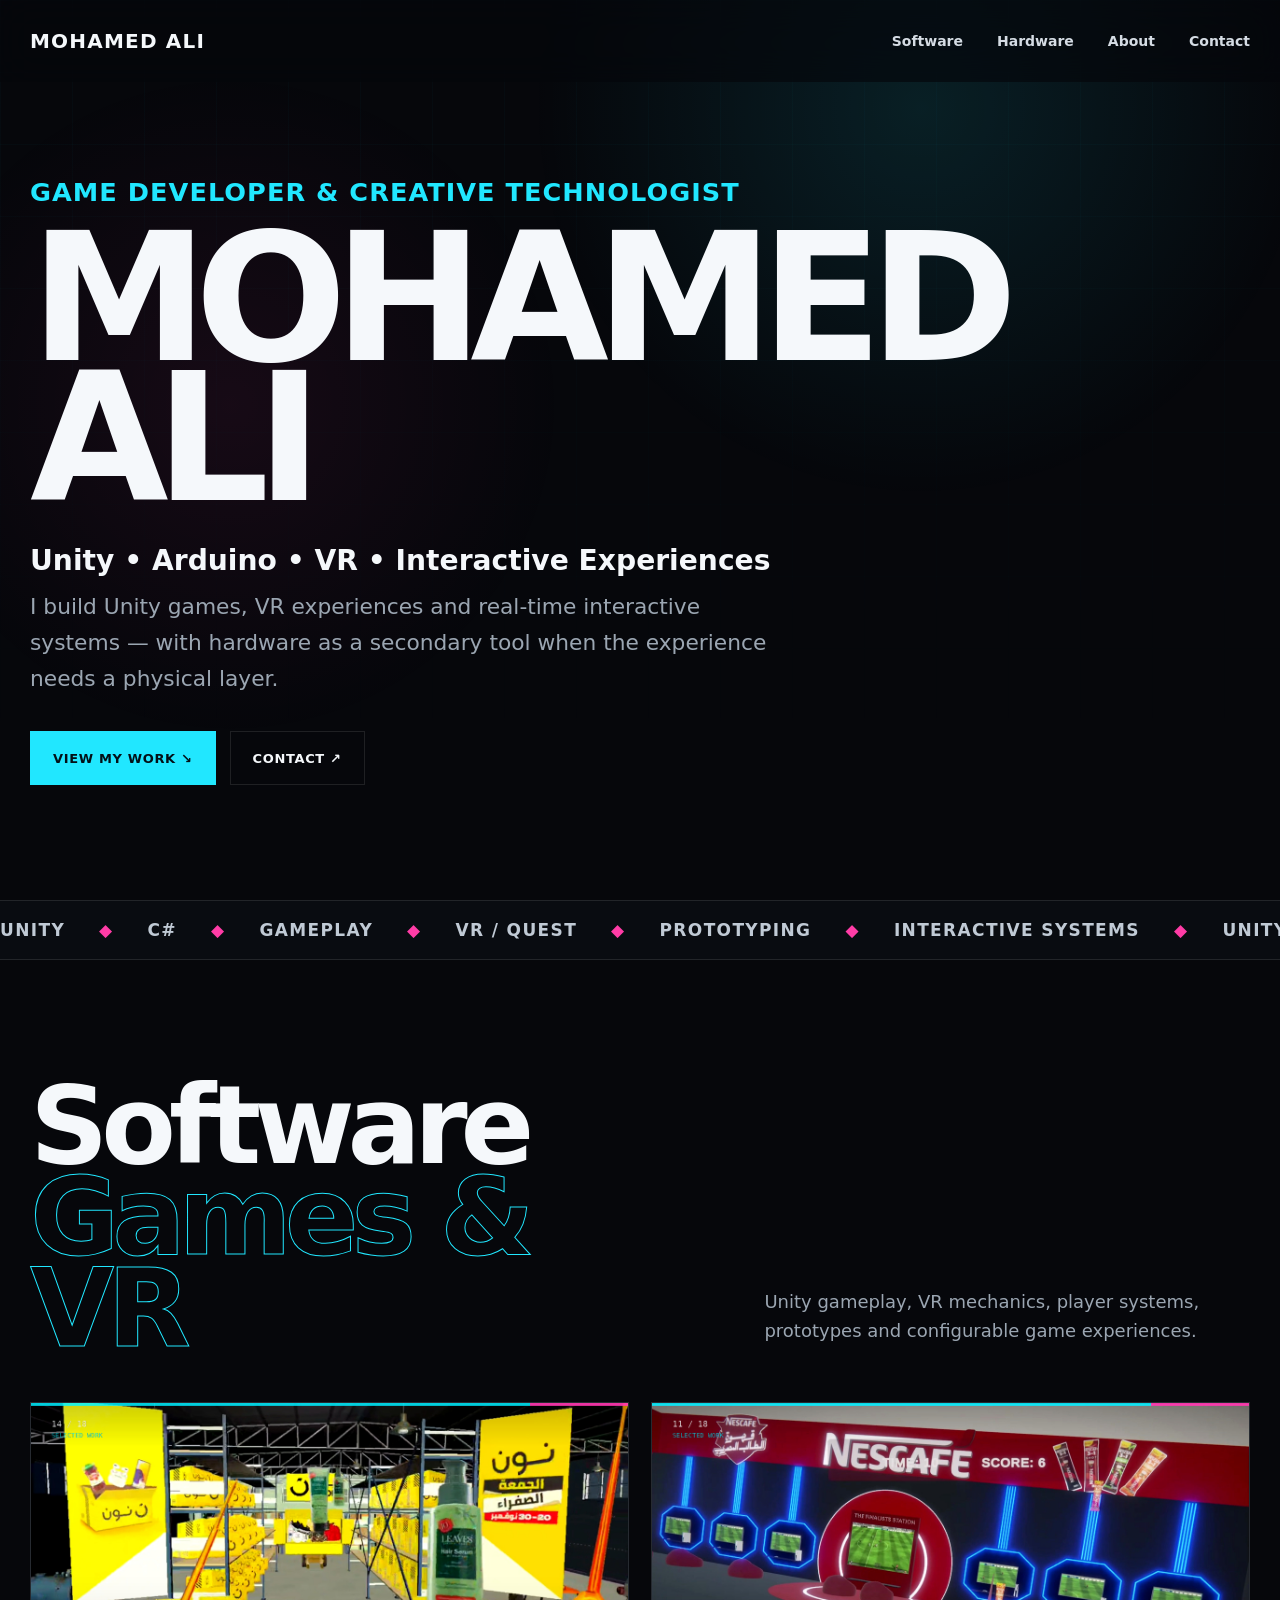
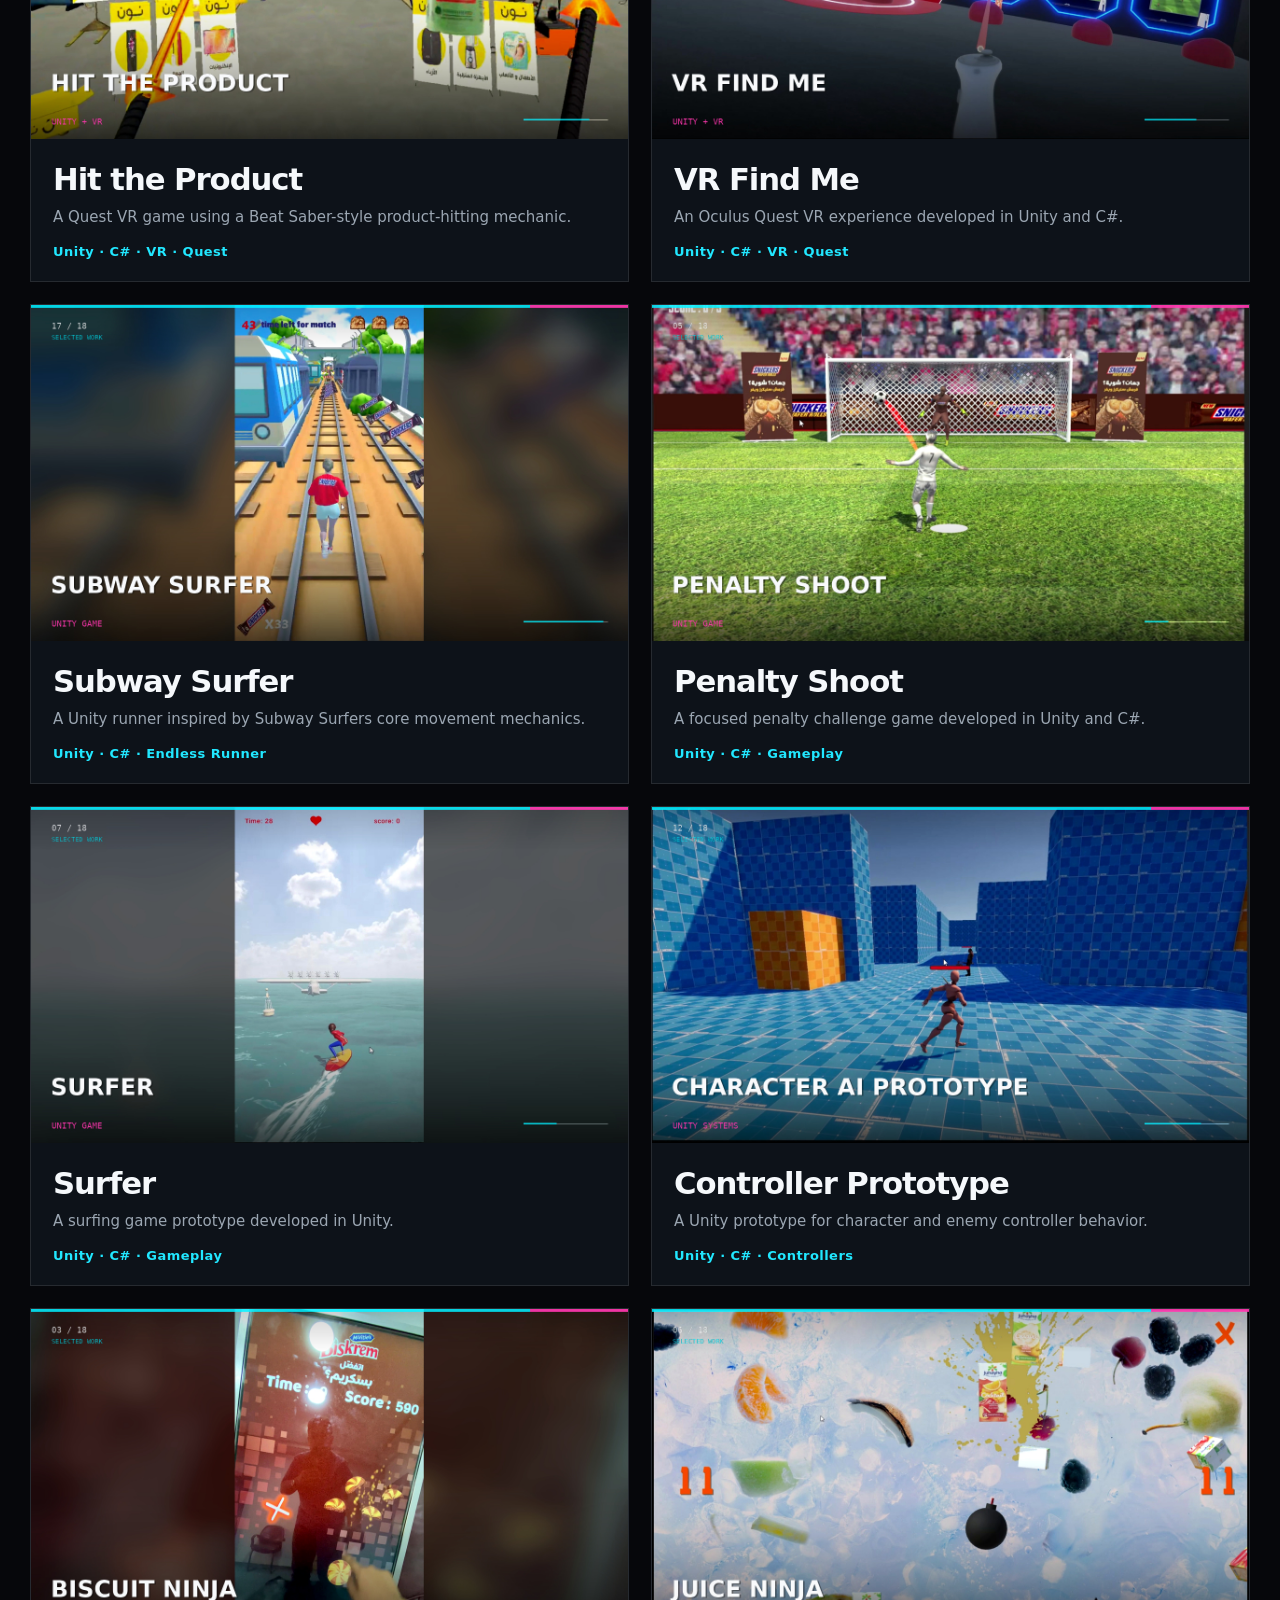
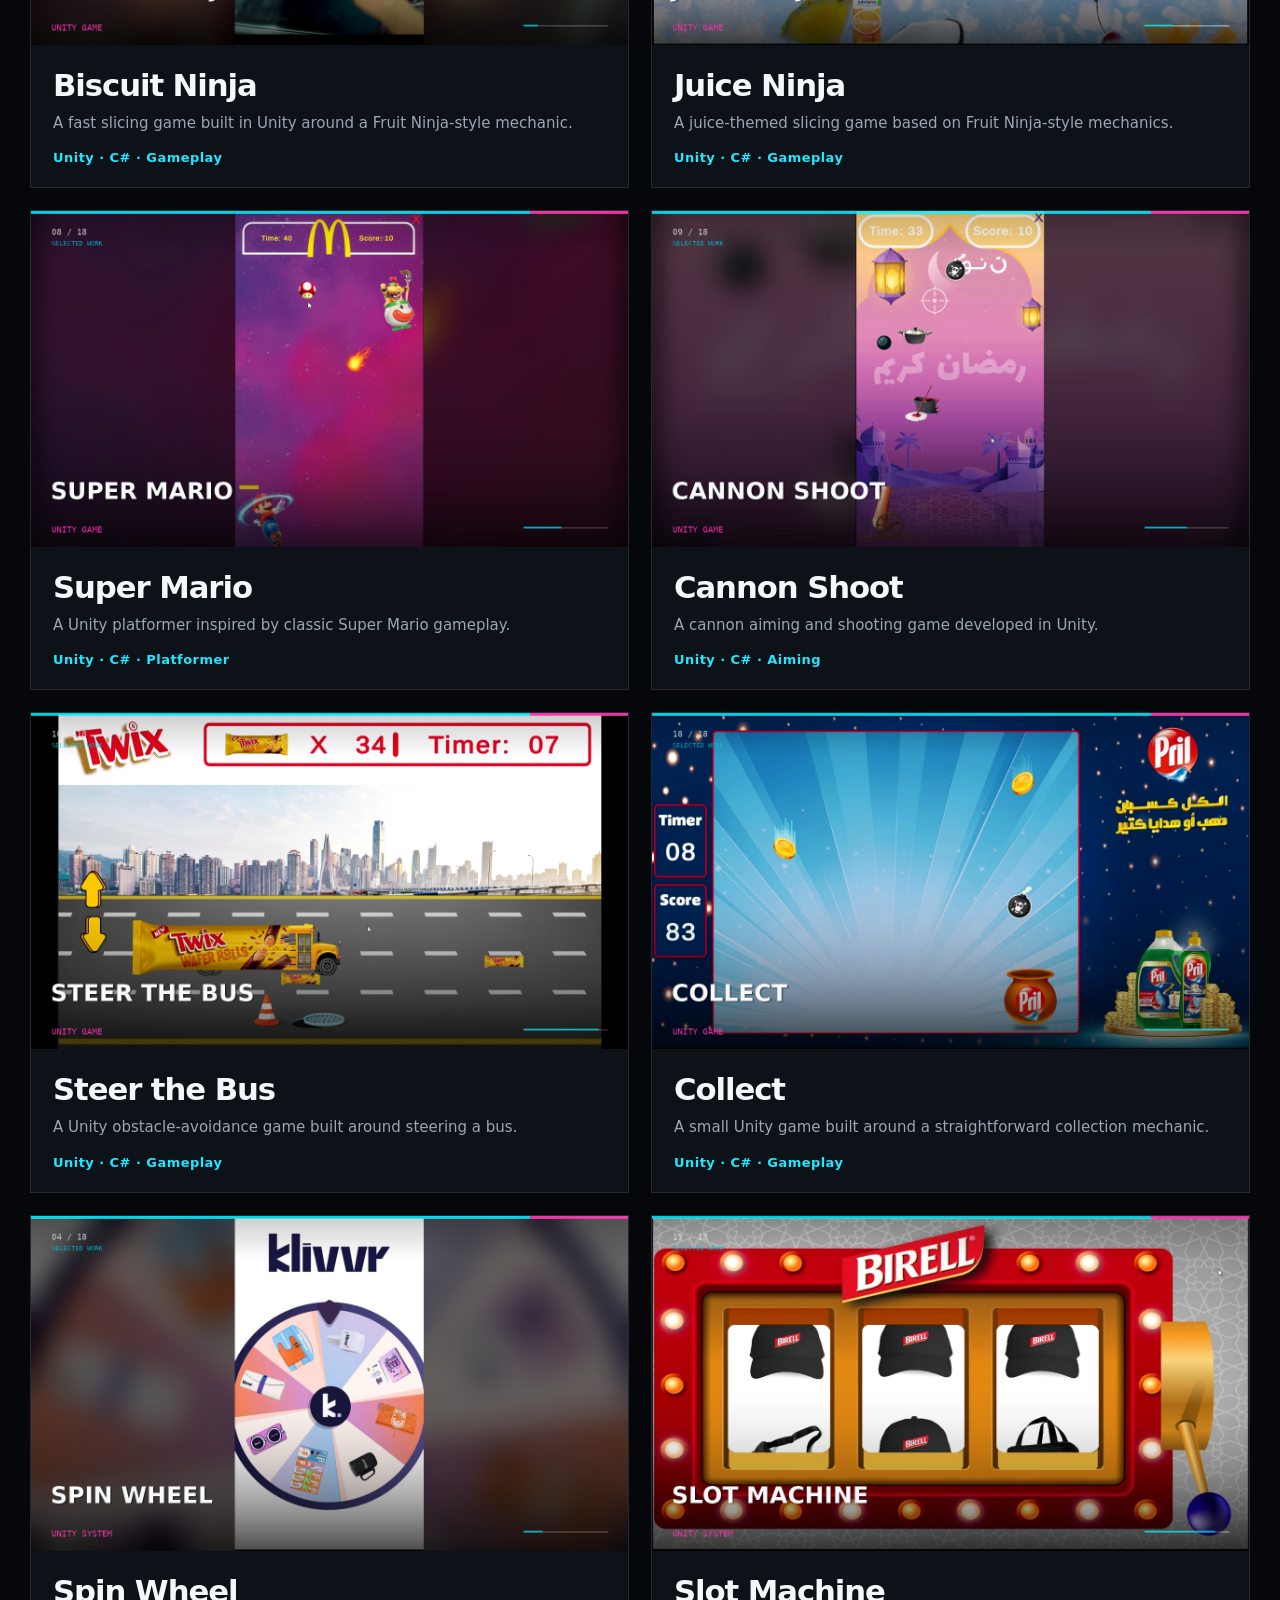
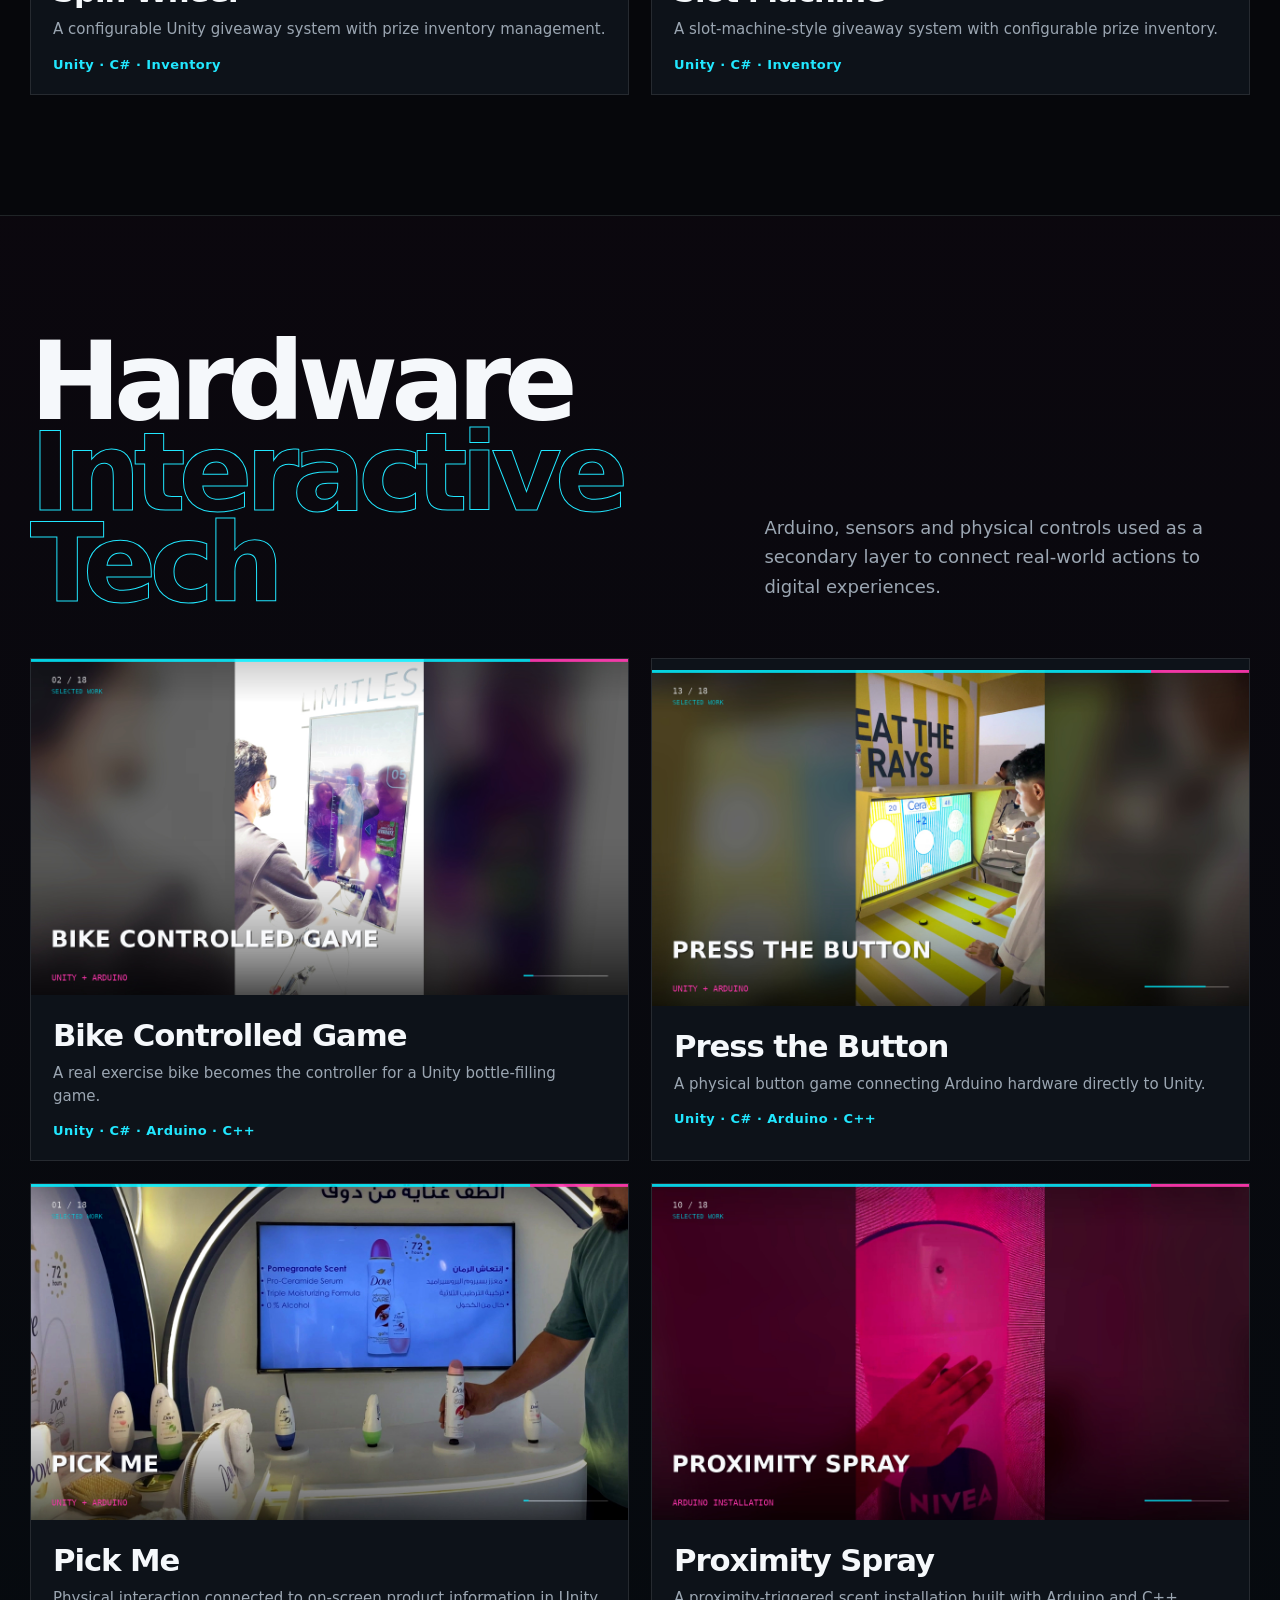
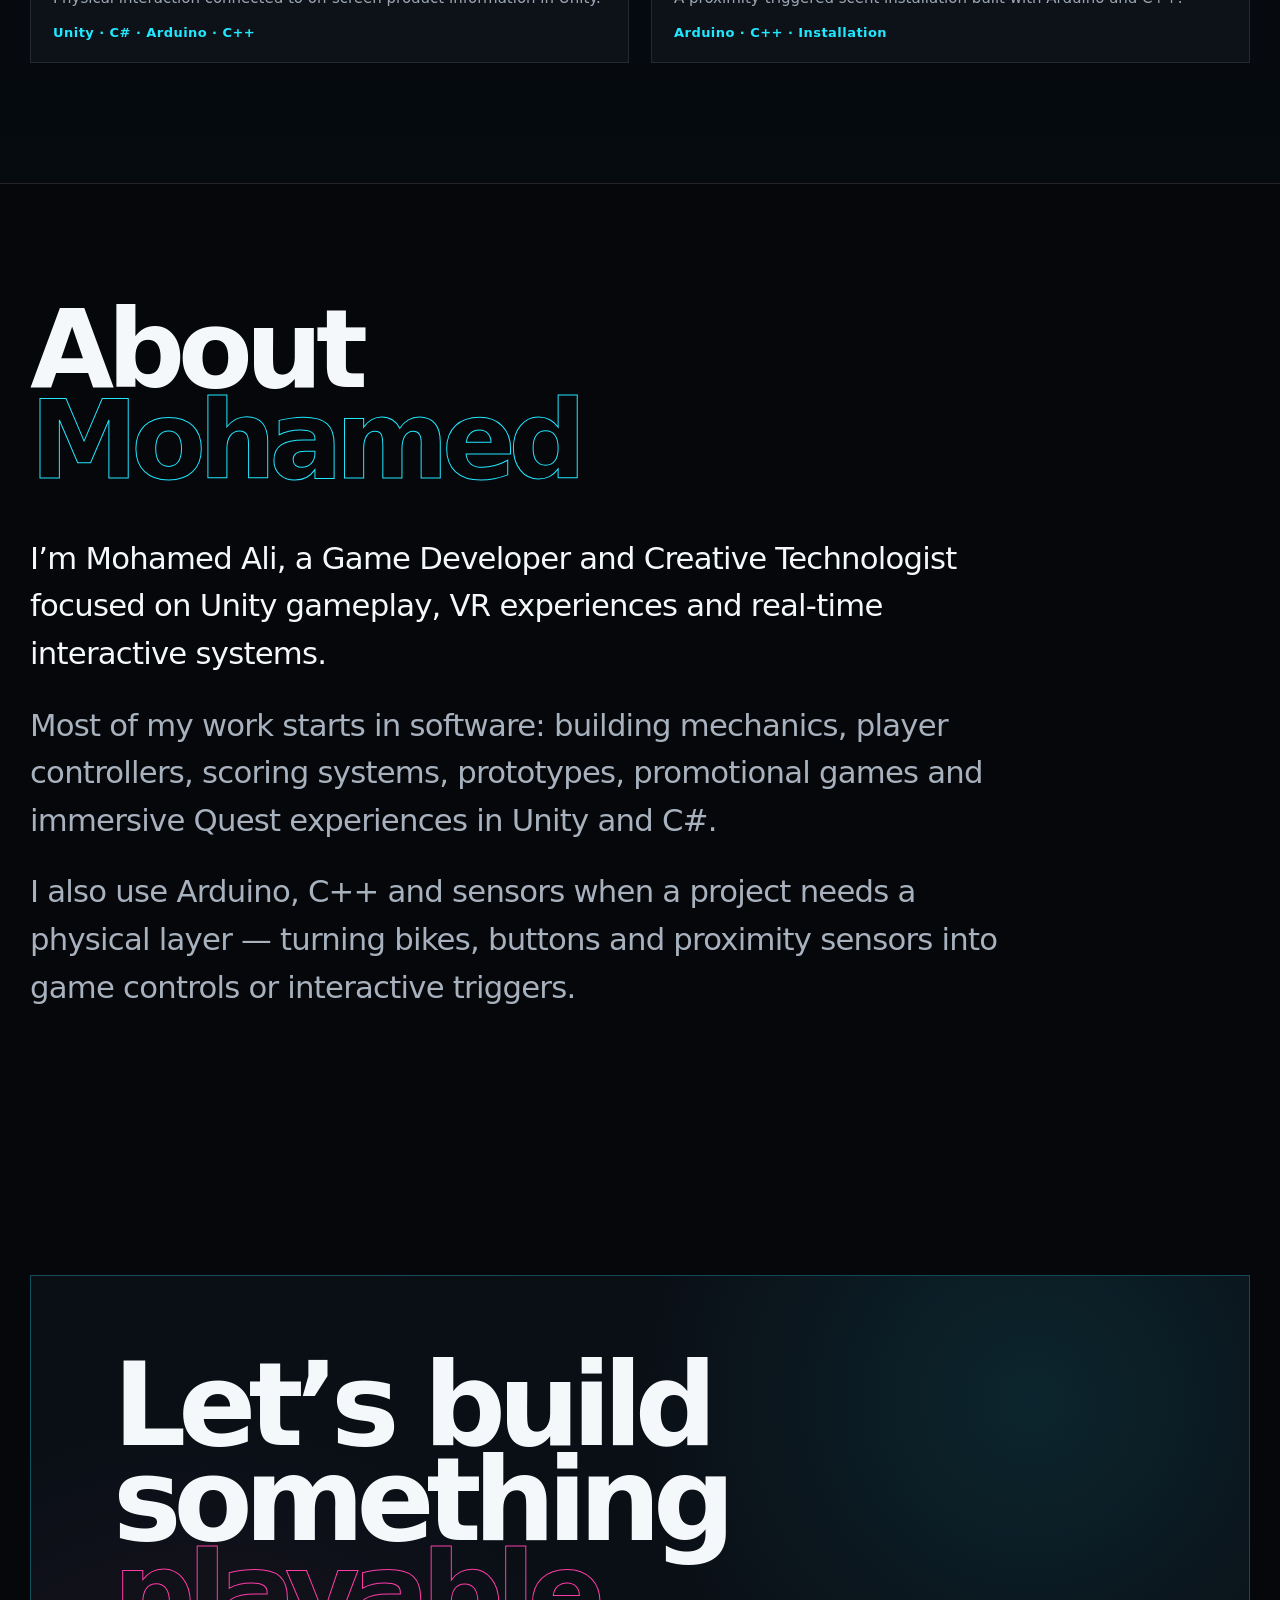
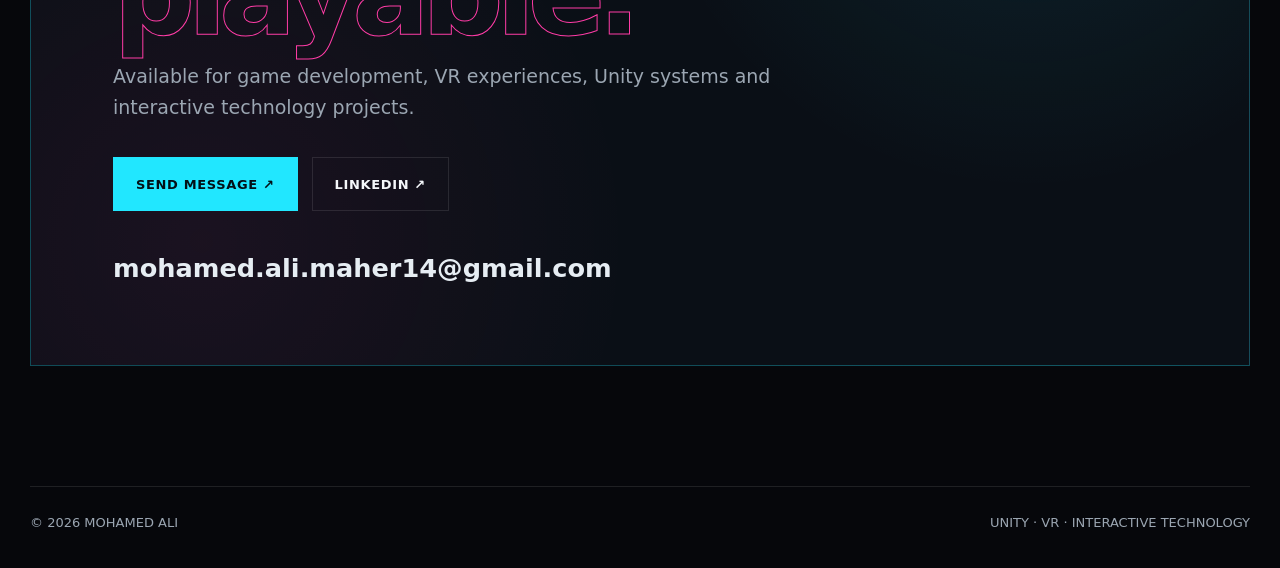
==== index.html @ 8f4538a5 "Initial commit" ====
<!doctype html>
<html lang="en">
<head>
  <meta charset="utf-8" />
  <meta name="viewport" content="width=device-width, initial-scale=1" />
  <meta name="theme-color" content="#06070b" />
  <meta name="description" content="Mohamed Ali — Game Developer & Creative Technologist. Unity, C#, VR, gameplay systems and interactive experiences." />
  <title>Mohamed Ali — Game Developer & Creative Technologist</title>
  <link rel="icon" href="assets/favicon.svg" type="image/svg+xml" />
  <link rel="stylesheet" href="assets/css/style.css" />
</head>
<body>
  <div class="fx-grid" aria-hidden="true"></div>
  <div class="fx-glow" data-glow aria-hidden="true"></div>

  <header class="site-header" data-header>
    <a class="brand" href="#top" aria-label="Mohamed Ali home">MOHAMED ALI</a>
    <button class="menu-toggle" type="button" aria-expanded="false" aria-controls="site-nav" data-menu-toggle>
      <span></span><span></span><span class="sr-only">Toggle navigation</span>
    </button>
    <nav id="site-nav" class="site-nav" data-nav>
      <a href="#software">Software</a>
      <a href="#hardware">Hardware</a>
      <a href="#about">About</a>
      <a href="#contact">Contact</a>
    </nav>
  </header>

  <main id="top">
    <section class="hero section-shell">
      <p class="hero-role reveal">GAME DEVELOPER &amp; CREATIVE TECHNOLOGIST</p>
      <h1 class="hero-name glitch reveal" data-text="MOHAMED ALI">MOHAMED ALI</h1>
      <p class="hero-stack reveal">Unity • Arduino • VR • Interactive Experiences</p>
      <p class="hero-intro reveal">I build Unity games, VR experiences and real-time interactive systems — with hardware as a secondary tool when the experience needs a physical layer.</p>
      <div class="hero-actions reveal">
        <a class="button button-primary" href="#software">VIEW MY WORK ↘</a>
        <a class="button button-ghost" href="mailto:mohamed.ali.maher14@gmail.com">CONTACT ↗</a>
      </div>
    </section>

    <div class="ticker" aria-hidden="true">
      <div class="ticker-track">
        <span>UNITY</span><i>◆</i><span>C#</span><i>◆</i><span>GAMEPLAY</span><i>◆</i><span>VR / QUEST</span><i>◆</i><span>PROTOTYPING</span><i>◆</i><span>INTERACTIVE SYSTEMS</span><i>◆</i>
        <span>UNITY</span><i>◆</i><span>C#</span><i>◆</i><span>GAMEPLAY</span><i>◆</i><span>VR / QUEST</span><i>◆</i><span>PROTOTYPING</span><i>◆</i><span>INTERACTIVE SYSTEMS</span><i>◆</i>
      </div>
    </div>

    <section id="software" class="section-shell section-gap">
      <div class="section-heading reveal">
        <h2>Software<br><span>Games &amp; VR</span></h2>
        <p>Unity gameplay, VR mechanics, player systems, prototypes and configurable game experiences.</p>
      </div>
      <div class="project-grid software-grid" id="software-grid" aria-live="polite"></div>
    </section>

    <section id="hardware" class="hardware-zone section-gap">
      <div class="section-shell">
        <div class="section-heading reveal">
          <h2>Hardware<br><span>Interactive Tech</span></h2>
          <p>Arduino, sensors and physical controls used as a secondary layer to connect real-world actions to digital experiences.</p>
        </div>
        <div class="project-grid hardware-grid" id="hardware-grid" aria-live="polite"></div>
      </div>
    </section>

    <section id="about" class="about section-shell section-gap">
      <div class="section-heading reveal">
        <h2>About<br><span>Mohamed</span></h2>
      </div>
      <div class="about-copy reveal">
        <p>I’m Mohamed Ali, a Game Developer and Creative Technologist focused on Unity gameplay, VR experiences and real-time interactive systems.</p>
        <p>Most of my work starts in software: building mechanics, player controllers, scoring systems, prototypes, promotional games and immersive Quest experiences in Unity and C#.</p>
        <p>I also use Arduino, C++ and sensors when a project needs a physical layer — turning bikes, buttons and proximity sensors into game controls or interactive triggers.</p>
      </div>
    </section>

    <section id="contact" class="contact section-shell section-gap">
      <div class="contact-card reveal">
        <h2>Let’s build something <span>playable.</span></h2>
        <p>Available for game development, VR experiences, Unity systems and interactive technology projects.</p>
        <div class="contact-actions">
          <a class="button button-primary" href="mailto:mohamed.ali.maher14@gmail.com">SEND MESSAGE ↗</a>
          <a class="button button-ghost" href="https://www.linkedin.com/in/mohamed-ali-306894123/" target="_blank" rel="noopener noreferrer">LINKEDIN ↗</a>
        </div>
        <a class="contact-email" href="mailto:mohamed.ali.maher14@gmail.com">mohamed.ali.maher14@gmail.com</a>
      </div>
    </section>
  </main>

  <footer class="site-footer section-shell">
    <span>© <span id="year"></span> MOHAMED ALI</span>
    <span>UNITY · VR · INTERACTIVE TECHNOLOGY</span>
  </footer>

  <dialog class="project-modal" id="project-modal" aria-labelledby="modal-title">
    <div class="modal-shell">
      <div class="modal-topbar">
        <span>PROJECT VIEW</span>
        <button class="modal-close" type="button" aria-label="Close project" data-modal-close>×</button>
      </div>
      <div class="modal-media"><video id="modal-video" controls playsinline preload="metadata"></video></div>
      <div class="modal-body">
        <h2 id="modal-title"></h2>
        <p id="modal-description"></p>
        <div class="modal-meta" id="modal-meta"></div>
      </div>
    </div>
  </dialog>

  <script src="assets/js/app.js"></script>
</body>
</html>
---- assets/css/style.css ----
:root{
  --bg:#06070b;--bg2:#0a0e14;--panel:#0d1219;--text:#f5f8fb;--muted:#9ba6b2;
  --cyan:#21e7ff;--pink:#ff3ca6;--line:rgba(255,255,255,.1);
  --mono:ui-monospace,SFMono-Regular,Menlo,Consolas,"Liberation Mono",monospace;
  --sans:Inter,ui-sans-serif,system-ui,-apple-system,BlinkMacSystemFont,"Segoe UI",sans-serif
}
*{box-sizing:border-box}html{scroll-behavior:smooth}body{margin:0;background:var(--bg);color:var(--text);font-family:var(--sans);overflow-x:hidden}body.modal-open{overflow:hidden}
a{color:inherit}button,a{-webkit-tap-highlight-color:transparent}button{font:inherit;color:inherit}.sr-only{position:absolute;width:1px;height:1px;padding:0;margin:-1px;overflow:hidden;clip:rect(0,0,0,0);white-space:nowrap;border:0}
.fx-grid,.fx-glow{position:fixed;inset:0;pointer-events:none}.fx-grid{z-index:-3;background-image:linear-gradient(rgba(33,231,255,.028) 1px,transparent 1px),linear-gradient(90deg,rgba(33,231,255,.028) 1px,transparent 1px);background-size:72px 72px;mask-image:linear-gradient(to bottom,black 0%,transparent 86%)}.fx-glow{z-index:-2;background:radial-gradient(650px circle at var(--mx,72%) var(--my,12%),rgba(33,231,255,.11),transparent 60%),radial-gradient(520px circle at 18% 45%,rgba(255,60,166,.07),transparent 64%)}
.section-shell{width:min(1220px,calc(100% - 48px));margin-inline:auto}.section-gap{padding-block:120px}
.site-header{position:sticky;top:0;z-index:40;height:82px;display:flex;align-items:center;justify-content:space-between;padding:0 max(24px,calc((100vw - 1220px)/2));background:rgba(6,7,11,.66);border-bottom:1px solid transparent;backdrop-filter:blur(18px);transition:.25s}.site-header.is-scrolled{border-color:var(--line);background:rgba(6,7,11,.9)}.brand{font-size:20px;font-weight:900;letter-spacing:.06em;text-decoration:none}.site-nav{display:flex;gap:34px}.site-nav a{font-size:14px;font-weight:750;text-decoration:none;color:#d5dce4;transition:.2s}.site-nav a:hover{color:var(--cyan)}.menu-toggle{display:none;background:none;border:0;width:44px;height:44px}.menu-toggle span:not(.sr-only){display:block;width:24px;height:1px;background:#fff;margin:7px auto}
.hero{min-height:calc(100vh - 82px);display:flex;flex-direction:column;justify-content:center;padding-block:80px 100px;max-width:1220px}.hero-role{margin:0 0 22px;font-size:clamp(18px,2vw,26px);font-weight:800;letter-spacing:.04em;color:var(--cyan)}.hero-name{margin:0;font-size:clamp(88px,14vw,190px);line-height:.78;letter-spacing:-.075em;text-transform:uppercase;position:relative;max-width:1100px}.hero-name::before,.hero-name::after{content:attr(data-text);position:absolute;inset:0;pointer-events:none;opacity:0}.hero-name::before{color:var(--cyan)}.hero-name::after{color:var(--pink)}.hero-name:hover::before{opacity:.25;clip-path:inset(18% 0 64% 0);transform:translate(4px,-1px)}.hero-name:hover::after{opacity:.2;clip-path:inset(72% 0 8% 0);transform:translate(-4px,1px)}.hero-stack{margin:36px 0 12px;font-size:clamp(18px,2.2vw,29px);font-weight:760}.hero-intro{max-width:760px;margin:0;color:var(--muted);font-size:clamp(18px,1.7vw,22px);line-height:1.65}.hero-actions,.contact-actions{display:flex;gap:14px;flex-wrap:wrap;margin-top:34px}.button{min-height:54px;padding:0 22px;display:inline-flex;align-items:center;justify-content:center;text-decoration:none;border:1px solid var(--line);font-size:13px;font-weight:850;letter-spacing:.05em;transition:.22s}.button-primary{background:var(--cyan);border-color:var(--cyan);color:#031017}.button-primary:hover{box-shadow:0 0 34px rgba(33,231,255,.22);transform:translateY(-2px)}.button-ghost:hover{border-color:var(--pink);color:var(--pink);transform:translateY(-2px)}
.ticker{overflow:hidden;border-block:1px solid var(--line);background:#090c11}.ticker-track{width:max-content;display:flex;align-items:center;gap:34px;padding:19px 0;animation:ticker 28s linear infinite;font-size:17px;font-weight:850;letter-spacing:.08em;color:#c0cad5}.ticker-track i{font-style:normal;color:var(--pink)}
.section-heading{display:grid;grid-template-columns:1fr .72fr;gap:60px;align-items:end;margin-bottom:48px}.section-heading h2{font-size:clamp(64px,8.5vw,118px);line-height:.84;letter-spacing:-.065em;margin:0}.section-heading h2 span{color:transparent;-webkit-text-stroke:1px var(--cyan)}.section-heading>p{margin:0 0 8px;color:var(--muted);max-width:540px;line-height:1.65;font-size:18px}
.project-grid{display:grid;grid-template-columns:repeat(2,minmax(0,1fr));gap:22px}.project-card{padding:0;border:1px solid var(--line);background:var(--panel);text-align:left;cursor:pointer;overflow:hidden;transition:.25s;position:relative}.project-card::before{content:"";position:absolute;z-index:3;left:0;top:0;width:0;height:3px;background:linear-gradient(90deg,var(--cyan),var(--pink));transition:.28s}.project-card:hover::before{width:100%}.project-card:hover{transform:translateY(-5px);border-color:rgba(33,231,255,.38);box-shadow:0 22px 60px rgba(0,0,0,.28)}.project-card-media{display:block;aspect-ratio:16/9;overflow:hidden;background:#020306}.project-card-media img{width:100%;height:100%;object-fit:cover;display:block;transition:.45s}.project-card:hover img{transform:scale(1.035);filter:saturate(1.08)}.project-card-body{display:block;padding:22px}.project-card h3{margin:0 0 9px;font-size:clamp(25px,2.4vw,34px);letter-spacing:-.035em}.project-card p{margin:0;color:var(--muted);line-height:1.55;font-size:15px}.project-card-tech{display:block;margin-top:15px;color:var(--cyan);font-size:13px;font-weight:800;letter-spacing:.035em}
.hardware-zone{border-block:1px solid var(--line);background:linear-gradient(180deg,rgba(255,60,166,.025),rgba(33,231,255,.018))}.hardware-grid{grid-template-columns:repeat(2,minmax(0,1fr))}
.about-copy{max-width:980px;font-size:clamp(22px,2.4vw,31px);line-height:1.55;letter-spacing:-.025em}.about-copy p{margin:0 0 24px}.about-copy p:not(:first-child){color:#a8b2be}
.contact-card{border:1px solid rgba(33,231,255,.28);background:radial-gradient(circle at 82% 18%,rgba(33,231,255,.1),transparent 34%),radial-gradient(circle at 14% 82%,rgba(255,60,166,.07),transparent 36%),#0a0f16;padding:clamp(34px,7vw,82px)}.contact-card h2{font-size:clamp(62px,9vw,130px);line-height:.82;letter-spacing:-.07em;margin:0;max-width:1050px}.contact-card h2 span{color:transparent;-webkit-text-stroke:1px var(--pink)}.contact-card>p{color:var(--muted);font-size:19px;max-width:720px;line-height:1.65}.contact-email{display:inline-block;margin-top:42px;font-size:clamp(18px,2vw,26px);font-weight:700;text-decoration:none;color:#e6edf3;word-break:break-word}.contact-email:hover{color:var(--cyan)}
.site-footer{border-top:1px solid var(--line);padding-block:28px 38px;display:flex;justify-content:space-between;gap:20px;font-size:13px;color:var(--muted)}
.project-modal{border:0;padding:0;background:transparent;color:var(--text);width:min(1080px,calc(100% - 24px));max-width:none;max-height:calc(100vh - 24px);overflow-y:auto;scrollbar-width:none;-ms-overflow-style:none}.project-modal::-webkit-scrollbar{display:none}.project-modal::backdrop{background:rgba(0,0,0,.84);backdrop-filter:blur(12px)}.modal-shell{border:1px solid rgba(33,231,255,.32);background:#080c12;box-shadow:0 30px 100px rgba(0,0,0,.65)}.modal-topbar{height:54px;padding:0 12px 0 18px;display:flex;align-items:center;justify-content:space-between;border-bottom:1px solid var(--line);font-size:14px;font-weight:800;color:var(--cyan)}.modal-close{width:40px;height:40px;border:1px solid var(--line);background:#0e141d;color:#fff;cursor:pointer;font-size:25px}.modal-close:hover{border-color:var(--pink);color:var(--pink)}.modal-media{background:#000;display:grid;place-items:center}.modal-media video{width:100%;max-height:68vh;background:#000;display:block}.modal-body{padding:28px}.modal-body h2{font-size:clamp(42px,6vw,78px);margin:0 0 10px;letter-spacing:-.05em}.modal-body p{color:var(--muted);line-height:1.7;font-size:17px;max-width:880px;margin:0 0 18px}.modal-meta{color:var(--cyan);font-size:14px;font-weight:800}.modal-meta span+span::before{content:" · ";color:#74808c}
.reveal{opacity:0;transform:translateY(18px);transition:opacity .6s ease,transform .6s ease}.reveal.is-visible{opacity:1;transform:none}
@keyframes ticker{to{transform:translateX(-50%)}}
@media (max-width:900px){.site-header{height:74px}.site-nav{position:absolute;top:74px;left:0;right:0;display:none;padding:20px 24px;background:#080b10;border-bottom:1px solid var(--line);flex-direction:column}.site-nav.is-open{display:flex}.menu-toggle{display:block}.hero{min-height:auto;padding-block:90px}.section-heading{grid-template-columns:1fr;gap:24px}.project-grid,.hardware-grid{grid-template-columns:1fr}}
@media (max-width:620px){.section-shell{width:min(100% - 24px,1220px)}.section-gap{padding-block:82px}.hero-name{font-size:clamp(70px,23vw,112px)}.hero-role{font-size:17px}.hero-stack{font-size:20px}.hero-intro{font-size:17px}.ticker-track{font-size:14px;padding:16px 0}.section-heading h2{font-size:clamp(58px,18vw,86px)}.project-card-body{padding:18px}.project-card h3{font-size:27px}.contact-card h2{font-size:clamp(54px,17vw,88px)}.site-footer{flex-direction:column}.modal-body{padding:20px}}
@media (prefers-reduced-motion:reduce){*{scroll-behavior:auto!important;animation:none!important;transition:none!important}.reveal{opacity:1;transform:none}.ticker-track{transform:none}}
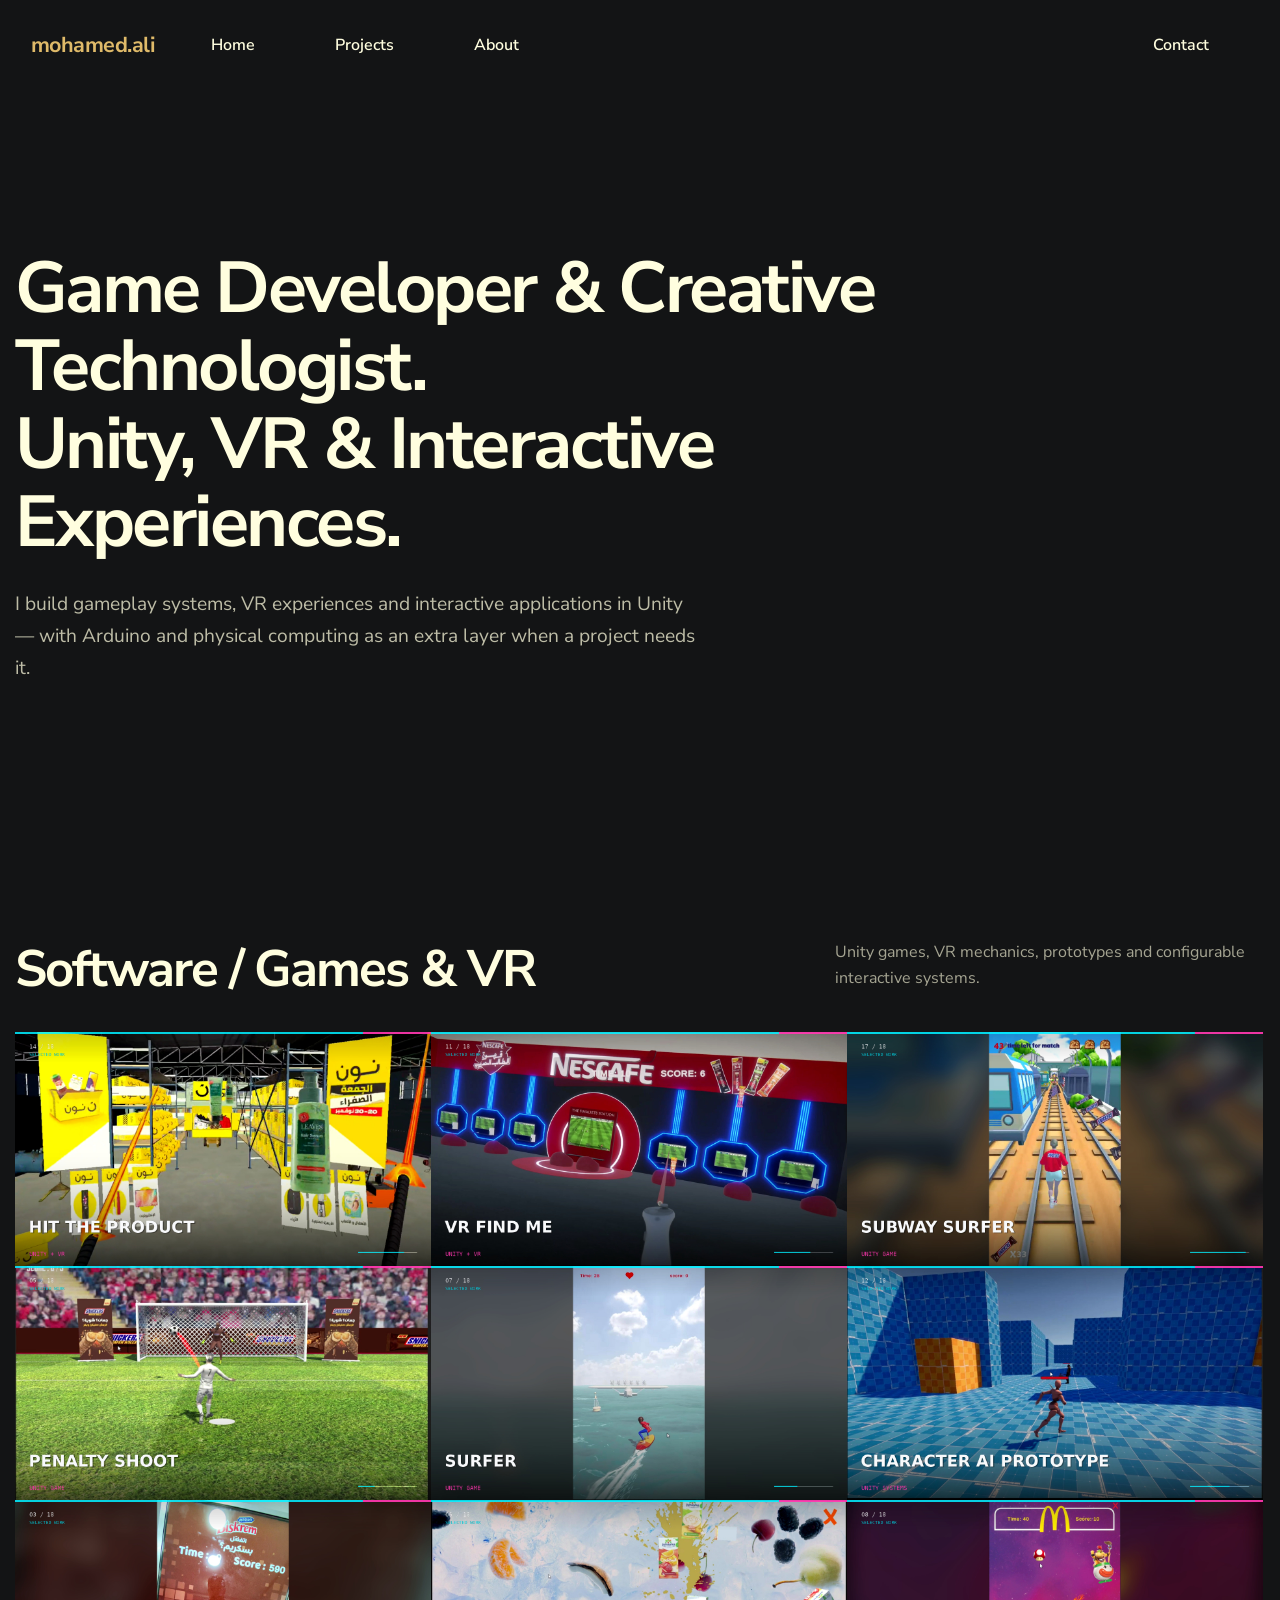
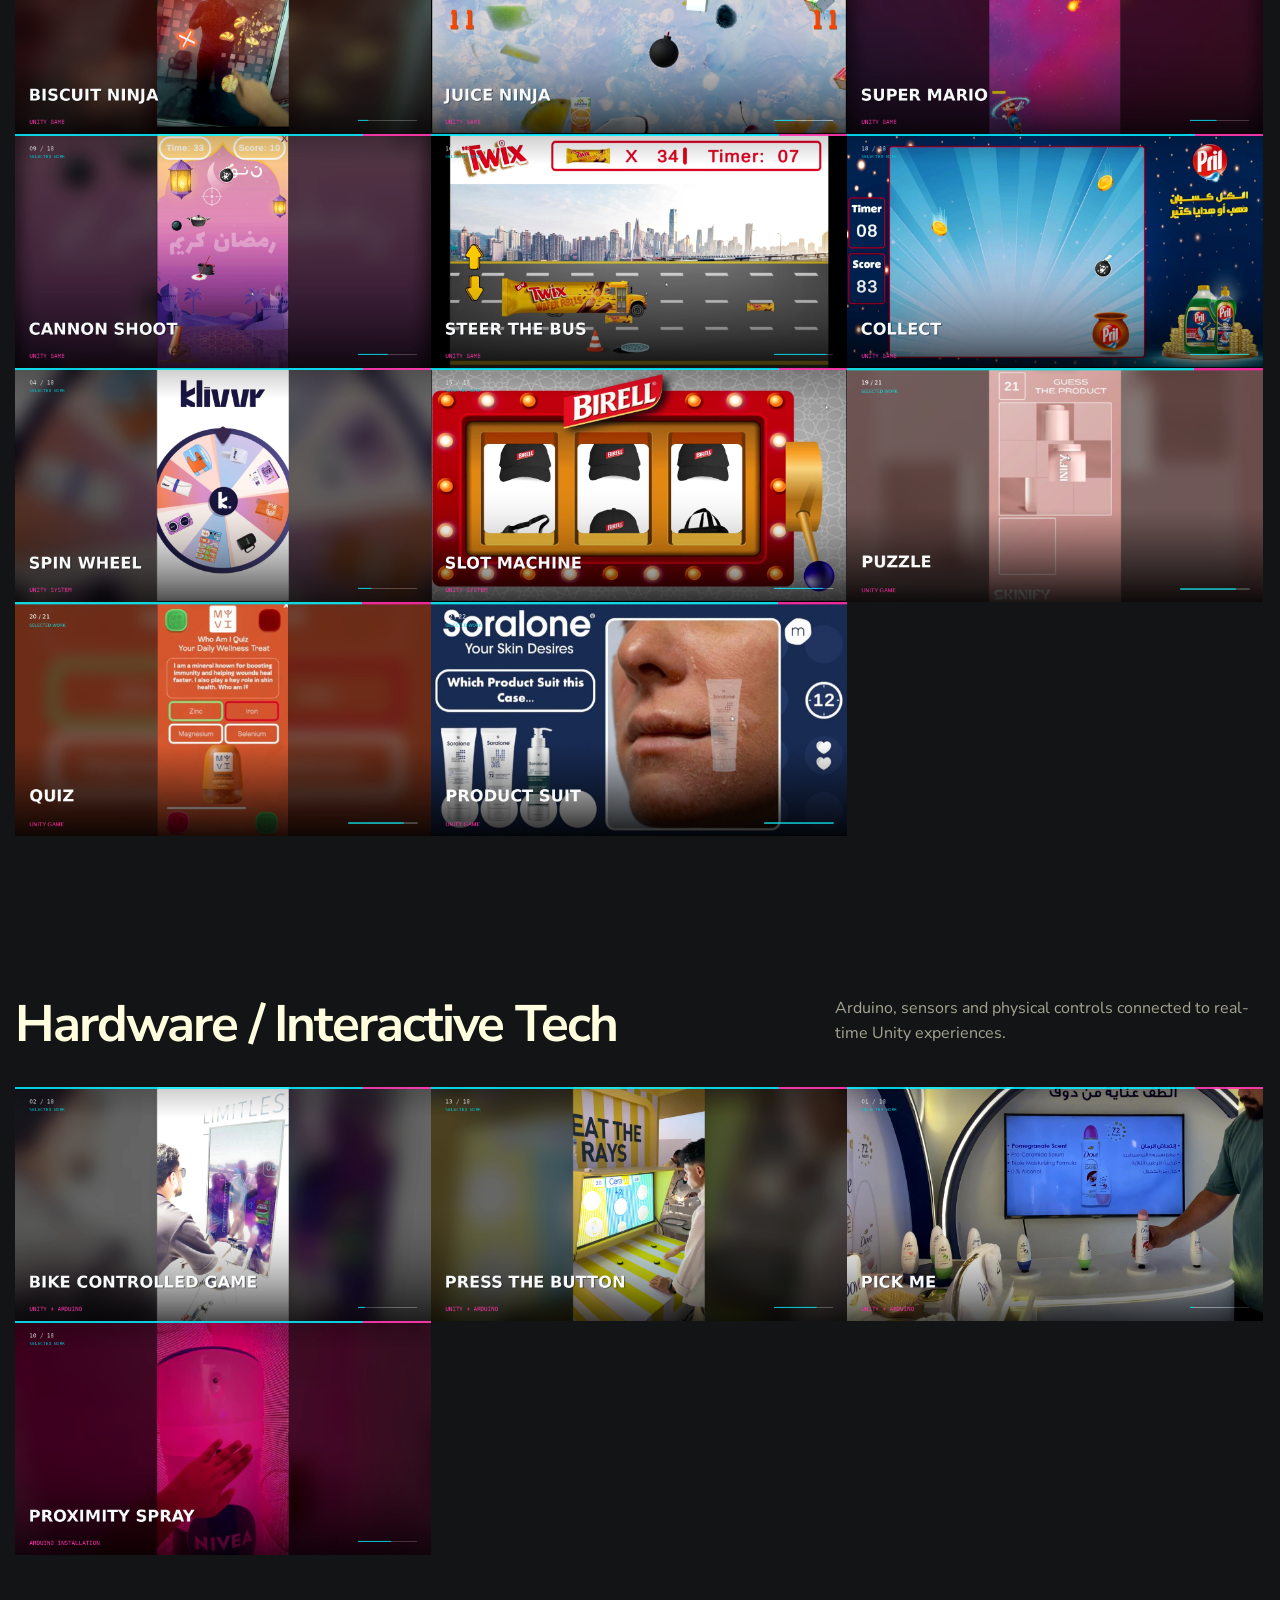
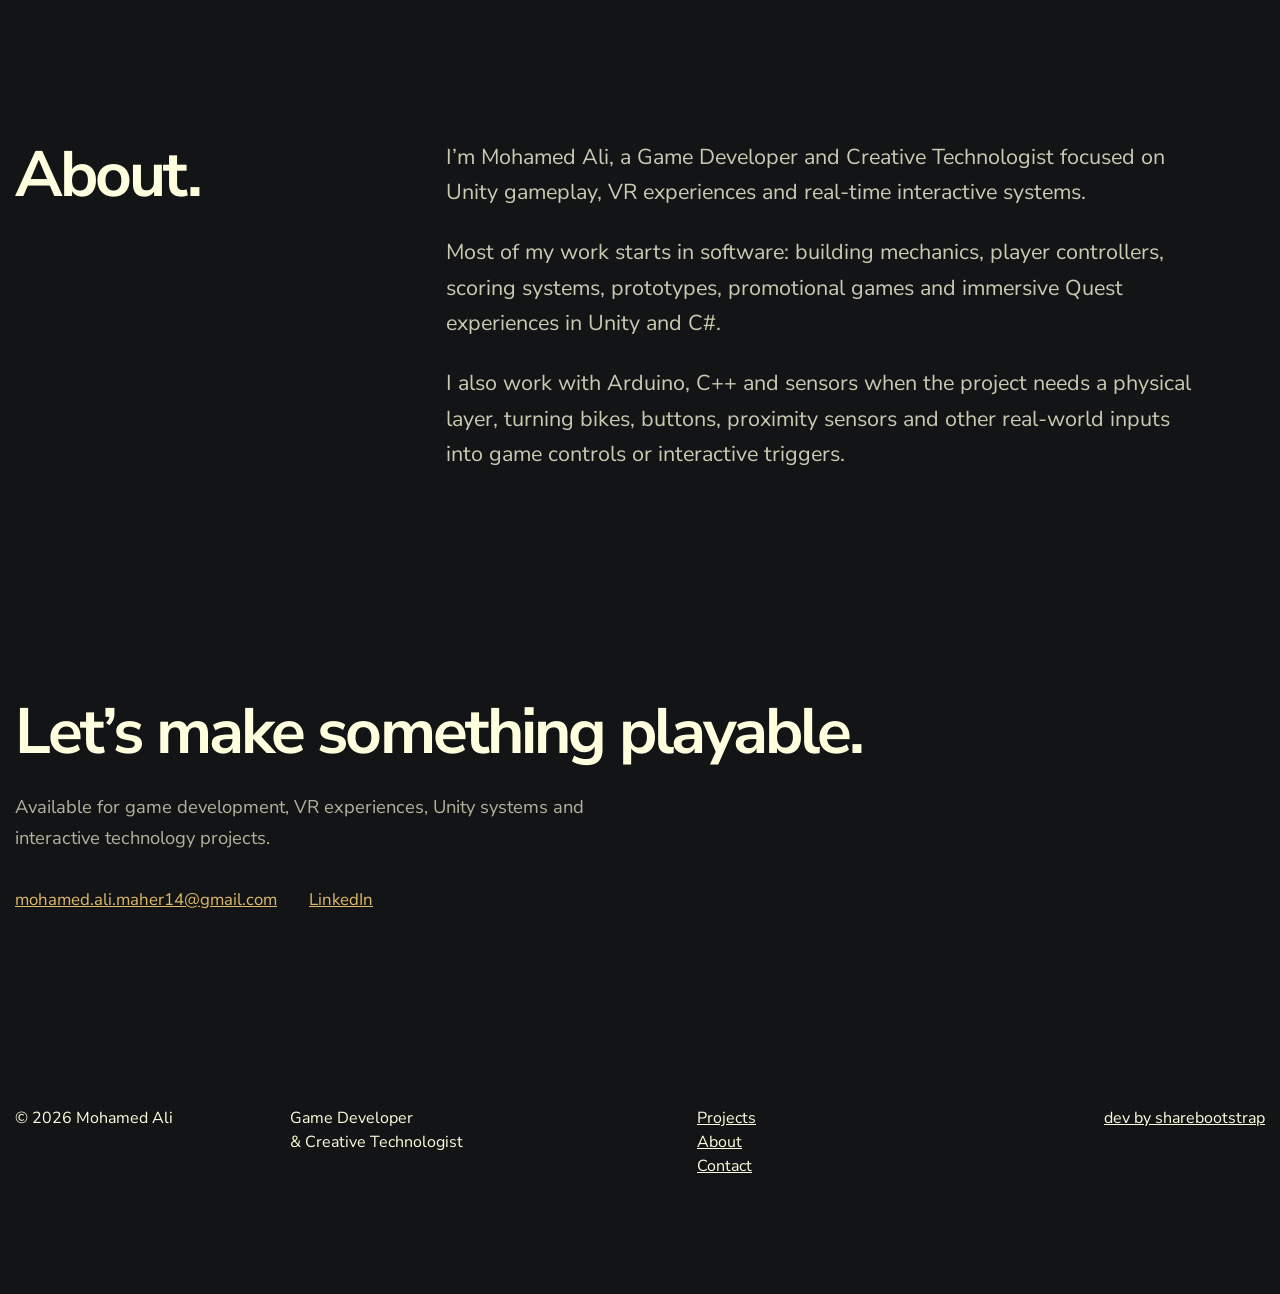
==== commit 0a385748: "update" ====
--- a/index.html
+++ b/index.html
@@ -1,112 +1,112 @@
-<!doctype html>
+<!DOCTYPE html>
 <html lang="en">
 <head>
-  <meta charset="utf-8" />
-  <meta name="viewport" content="width=device-width, initial-scale=1" />
-  <meta name="theme-color" content="#06070b" />
-  <meta name="description" content="Mohamed Ali — Game Developer & Creative Technologist. Unity, C#, VR, gameplay systems and interactive experiences." />
+  <meta charset="utf-8">
+  <meta name="viewport" content="width=device-width, initial-scale=1, shrink-to-fit=no">
+  <meta http-equiv="X-UA-Compatible" content="ie=edge">
+  <meta name="description" content="Mohamed Ali — Game Developer & Creative Technologist. Unity, VR, gameplay systems and interactive experiences.">
+  <meta name="theme-color" content="#131415">
   <title>Mohamed Ali — Game Developer & Creative Technologist</title>
-  <link rel="icon" href="assets/favicon.svg" type="image/svg+xml" />
-  <link rel="stylesheet" href="assets/css/style.css" />
+  <link href="https://fonts.googleapis.com/css?family=Nunito+Sans:300,400,600,700,800,900&display=swap" rel="stylesheet">
+  <link rel="stylesheet" href="assets/css/main.min.css">
+  <link rel="stylesheet" href="assets/css/portfolio.css">
 </head>
 <body>
-  <div class="fx-grid" aria-hidden="true"></div>
-  <div class="fx-glow" data-glow aria-hidden="true"></div>
+  <div class="nav-main">
+    <div class="container">
+      <nav class="navbar navbar-expand-lg navbar-light">
+        <a class="navbar-brand font-weight-bold" href="#top">mohamed.ali</a>
+        <button class="navbar-toggler" type="button" data-toggle="collapse" data-target="#navbarNav" aria-controls="navbarNav" aria-expanded="false" aria-label="Toggle navigation">
+          <span class="navbar-toggler-icon"></span>
+        </button>
+        <div class="collapse navbar-collapse" id="navbarNav">
+          <ul class="navbar-nav">
+            <li class="nav-item"><a class="nav-link" href="#top">Home</a></li>
+            <li class="nav-item"><a class="nav-link" href="#software">Projects</a></li>
+            <li class="nav-item"><a class="nav-link" href="#about">About</a></li>
+          </ul>
+          <ul class="navbar-nav ml-auto">
+            <li class="nav-item"><a class="nav-link" href="#contact">Contact</a></li>
+          </ul>
+        </div>
+      </nav>
+    </div>
+  </div>
 
-  <header class="site-header" data-header>
-    <a class="brand" href="#top" aria-label="Mohamed Ali home">MOHAMED ALI</a>
-    <button class="menu-toggle" type="button" aria-expanded="false" aria-controls="site-nav" data-menu-toggle>
-      <span></span><span></span><span class="sr-only">Toggle navigation</span>
-    </button>
-    <nav id="site-nav" class="site-nav" data-nav>
-      <a href="#software">Software</a>
-      <a href="#hardware">Hardware</a>
-      <a href="#about">About</a>
-      <a href="#contact">Contact</a>
-    </nav>
-  </header>
-
-  <main id="top">
-    <section class="hero section-shell">
-      <p class="hero-role reveal">GAME DEVELOPER &amp; CREATIVE TECHNOLOGIST</p>
-      <h1 class="hero-name glitch reveal" data-text="MOHAMED ALI">MOHAMED ALI</h1>
-      <p class="hero-stack reveal">Unity • Arduino • VR • Interactive Experiences</p>
-      <p class="hero-intro reveal">I build Unity games, VR experiences and real-time interactive systems — with hardware as a secondary tool when the experience needs a physical layer.</p>
-      <div class="hero-actions reveal">
-        <a class="button button-primary" href="#software">VIEW MY WORK ↘</a>
-        <a class="button button-ghost" href="mailto:mohamed.ali.maher14@gmail.com">CONTACT ↗</a>
+  <main id="top" role="main">
+    <section class="intro portfolio-intro">
+      <div class="container">
+        <div class="row d-flex align-items-start">
+          <div class="col-md-11">
+            <h1 class="display-3">Game Developer &amp; Creative Technologist.<br>Unity, VR &amp; Interactive Experiences.</h1>
+            <p class="intro-subtitle">I build gameplay systems, VR experiences and interactive applications in Unity — with Arduino and physical computing as an extra layer when a project needs it.</p>
+          </div>
+        </div>
       </div>
     </section>
 
-    <div class="ticker" aria-hidden="true">
-      <div class="ticker-track">
-        <span>UNITY</span><i>◆</i><span>C#</span><i>◆</i><span>GAMEPLAY</span><i>◆</i><span>VR / QUEST</span><i>◆</i><span>PROTOTYPING</span><i>◆</i><span>INTERACTIVE SYSTEMS</span><i>◆</i>
-        <span>UNITY</span><i>◆</i><span>C#</span><i>◆</i><span>GAMEPLAY</span><i>◆</i><span>VR / QUEST</span><i>◆</i><span>PROTOTYPING</span><i>◆</i><span>INTERACTIVE SYSTEMS</span><i>◆</i>
-      </div>
-    </div>
-
-    <section id="software" class="section-shell section-gap">
-      <div class="section-heading reveal">
-        <h2>Software<br><span>Games &amp; VR</span></h2>
-        <p>Unity gameplay, VR mechanics, player systems, prototypes and configurable game experiences.</p>
-      </div>
-      <div class="project-grid software-grid" id="software-grid" aria-live="polite"></div>
-    </section>
-
-    <section id="hardware" class="hardware-zone section-gap">
-      <div class="section-shell">
-        <div class="section-heading reveal">
-          <h2>Hardware<br><span>Interactive Tech</span></h2>
-          <p>Arduino, sensors and physical controls used as a secondary layer to connect real-world actions to digital experiences.</p>
+    <section id="software" class="portfolio-section">
+      <div class="container">
+        <div class="portfolio-section-head">
+          <h2>Software / Games &amp; VR</h2>
+          <p>Unity games, VR mechanics, prototypes and configurable interactive systems.</p>
         </div>
-        <div class="project-grid hardware-grid" id="hardware-grid" aria-live="polite"></div>
+        <div class="grid" id="software-grid" data-cols="3" data-margin="0" data-height="0.5625"></div>
       </div>
     </section>
 
-    <section id="about" class="about section-shell section-gap">
-      <div class="section-heading reveal">
-        <h2>About<br><span>Mohamed</span></h2>
-      </div>
-      <div class="about-copy reveal">
-        <p>I’m Mohamed Ali, a Game Developer and Creative Technologist focused on Unity gameplay, VR experiences and real-time interactive systems.</p>
-        <p>Most of my work starts in software: building mechanics, player controllers, scoring systems, prototypes, promotional games and immersive Quest experiences in Unity and C#.</p>
-        <p>I also use Arduino, C++ and sensors when a project needs a physical layer — turning bikes, buttons and proximity sensors into game controls or interactive triggers.</p>
+    <section id="hardware" class="portfolio-section">
+      <div class="container">
+        <div class="portfolio-section-head">
+          <h2>Hardware / Interactive Tech</h2>
+          <p>Arduino, sensors and physical controls connected to real-time Unity experiences.</p>
+        </div>
+        <div class="grid" id="hardware-grid" data-cols="3" data-margin="0" data-height="0.5625"></div>
       </div>
     </section>
 
-    <section id="contact" class="contact section-shell section-gap">
-      <div class="contact-card reveal">
-        <h2>Let’s build something <span>playable.</span></h2>
+    <section id="about" class="about-section">
+      <div class="container">
+        <div class="about-grid">
+          <h2>About.</h2>
+          <div class="about-copy">
+            <p>I’m Mohamed Ali, a Game Developer and Creative Technologist focused on Unity gameplay, VR experiences and real-time interactive systems.</p>
+            <p>Most of my work starts in software: building mechanics, player controllers, scoring systems, prototypes, promotional games and immersive Quest experiences in Unity and C#.</p>
+            <p>I also work with Arduino, C++ and sensors when the project needs a physical layer, turning bikes, buttons, proximity sensors and other real-world inputs into game controls or interactive triggers.</p>
+          </div>
+        </div>
+      </div>
+    </section>
+
+    <section id="contact" class="contact-section">
+      <div class="container">
+        <h2>Let’s make something playable.</h2>
         <p>Available for game development, VR experiences, Unity systems and interactive technology projects.</p>
-        <div class="contact-actions">
-          <a class="button button-primary" href="mailto:mohamed.ali.maher14@gmail.com">SEND MESSAGE ↗</a>
-          <a class="button button-ghost" href="https://www.linkedin.com/in/mohamed-ali-306894123/" target="_blank" rel="noopener noreferrer">LINKEDIN ↗</a>
+        <div class="contact-links">
+          <a href="mailto:mohamed.ali.maher14@gmail.com">mohamed.ali.maher14@gmail.com</a>
+          <a href="https://www.linkedin.com/in/mohamed-ali-306894123/" target="_blank" rel="noopener noreferrer">LinkedIn</a>
         </div>
-        <a class="contact-email" href="mailto:mohamed.ali.maher14@gmail.com">mohamed.ali.maher14@gmail.com</a>
       </div>
     </section>
   </main>
 
-  <footer class="site-footer section-shell">
-    <span>© <span id="year"></span> MOHAMED ALI</span>
-    <span>UNITY · VR · INTERACTIVE TECHNOLOGY</span>
+  <footer class="position-relative">
+    <div class="container">
+      <div class="row">
+        <div class="col-lg-auto mt-4"><p class="mb-4">© <span id="year"></span> Mohamed Ali</p></div>
+        <div class="col-lg-3 mt-4 ml-auto"><p>Game Developer<br>&amp; Creative Technologist</p></div>
+        <div class="col-lg-3 mt-4 ml-auto"><ul class="list-unstyled footer-link"><li><a href="#software">Projects</a></li><li><a href="#about">About</a></li><li><a href="#contact">Contact</a></li></ul></div>
+        <div class="col-lg-auto ml-lg-auto mt-4 footer-note"><ul class="list-unstyled footer-link"><li><a href="https://sharebootstrap.com" target="_blank" rel="noopener noreferrer">dev by sharebootstrap</a></li></ul></div>
+      </div>
+    </div>
   </footer>
 
-  <dialog class="project-modal" id="project-modal" aria-labelledby="modal-title">
-    <div class="modal-shell">
-      <div class="modal-topbar">
-        <span>PROJECT VIEW</span>
-        <button class="modal-close" type="button" aria-label="Close project" data-modal-close>×</button>
-      </div>
-      <div class="modal-media"><video id="modal-video" controls playsinline preload="metadata"></video></div>
-      <div class="modal-body">
-        <h2 id="modal-title"></h2>
-        <p id="modal-description"></p>
-        <div class="modal-meta" id="modal-meta"></div>
-      </div>
-    </div>
+  <dialog class="project-modal" id="project-modal" aria-label="Project video player">
+    <button class="modal-close" type="button" aria-label="Close video" data-modal-close>&times;</button>
+    <video id="modal-video" controls playsinline preload="metadata"></video>
   </dialog>
 
   <script src="assets/js/app.js"></script>
+  <script src="assets/js/main.min.js"></script>
 </body>
 </html>
--- a/assets/css/portfolio.css
+++ b/assets/css/portfolio.css
@@ -0,0 +1,66 @@
+/* Mohamed Ali portfolio additions layered on the supplied art.studio template. */
+html{scroll-behavior:smooth}
+body.modal-open{overflow:hidden}
+button{font-family:inherit}
+
+.navbar-brand{font-size:1.35rem;letter-spacing:-.025em}
+.navbar-toggler{border:0}
+.navbar-toggler:focus{outline:none}
+
+.portfolio-intro .display-3{max-width:980px;line-height:1.08;letter-spacing:-.035em}
+.portfolio-intro .intro-subtitle{margin-top:28px;max-width:680px;font-size:1.2rem;line-height:1.65;color:rgba(255,254,223,.72)}
+
+.portfolio-section{padding:80px 0 35px}
+.portfolio-section + .portfolio-section{padding-top:125px}
+.portfolio-section-head{display:flex;align-items:flex-end;justify-content:space-between;gap:30px;margin-bottom:34px}
+.portfolio-section-head h2{margin:0;font-size:clamp(2rem,4vw,3.5rem);letter-spacing:-.04em}
+.portfolio-section-head p{margin:0 0 6px;max-width:430px;color:rgba(255,254,223,.62);line-height:1.6}
+
+.grid{position:relative}
+.entry{position:relative}
+.project-open{position:absolute;inset:0;width:100%;height:100%;border:0;padding:0;margin:0;background:transparent;text-align:left;cursor:pointer;color:inherit;overflow:hidden}
+.project-open:focus-visible{outline:2px solid #DFBA69;outline-offset:-4px}
+.project-open .entry-image{background-position:center!important}
+.work-entry-hover{background:#5A2E2E}
+.work-entry-content{right:45px}
+.work-entry-title{font-size:24px;line-height:1.1}
+.work-entry-cat{margin-top:5px}
+
+.about-section,.contact-section{padding:150px 0 50px}
+.about-grid{display:grid;grid-template-columns:minmax(230px,.6fr) minmax(0,1.4fr);gap:80px}
+.about-grid h2,.contact-section h2{font-size:clamp(2.5rem,5vw,4.6rem);letter-spacing:-.045em;margin:0}
+.about-copy{max-width:760px}
+.about-copy p{font-size:1.35rem;line-height:1.65;color:rgba(255,254,223,.78);margin:0 0 24px}
+.contact-section p{font-size:1.15rem;color:rgba(255,254,223,.68);max-width:640px;line-height:1.65;margin:25px 0 34px}
+.contact-links{display:flex;flex-wrap:wrap;gap:18px 32px}
+.contact-links a{color:#DFBA69;text-decoration:underline;font-size:1.05rem}
+
+/* Frameless project player */
+.project-modal{position:fixed;inset:0;width:100vw;height:100dvh;max-width:none;max-height:none;margin:0;padding:0;border:0;background:rgba(0,0,0,.94);overflow:hidden}
+.project-modal::backdrop{background:rgba(0,0,0,.94)}
+.project-modal[open]{display:grid;place-items:center}
+.project-modal video{display:block;width:auto;height:auto;max-width:94vw;max-height:90dvh;object-fit:contain;background:#000;border:0;outline:0;box-shadow:none}
+.modal-close{position:fixed;top:22px;right:28px;z-index:5;border:0;background:transparent;color:#fff;font-size:42px;font-weight:300;line-height:1;cursor:pointer;padding:4px 10px;opacity:.82}
+.modal-close:hover{opacity:1}
+
+.footer-note{color:rgba(255,254,223,.6)}
+.footer-note a{color:#cf9c2c}
+
+@media (max-width:991px){
+  .portfolio-section-head{display:block}
+  .portfolio-section-head p{margin-top:16px}
+  .about-grid{grid-template-columns:1fr;gap:35px}
+  .about-section,.contact-section{padding-top:100px}
+}
+@media (max-width:767px){
+  .intro{padding-top:100px;padding-bottom:95px}
+  .portfolio-intro .display-3{font-size:clamp(2.6rem,12vw,4.5rem)}
+  .portfolio-intro .intro-subtitle{font-size:1rem}
+  .portfolio-section{padding-top:55px}
+  .portfolio-section + .portfolio-section{padding-top:90px}
+  .work-entry-content{left:25px;bottom:28px;right:25px}
+  .work-entry-title{font-size:20px}
+  .about-copy p{font-size:1.1rem}
+  .project-modal video{max-width:100vw;max-height:88dvh}
+  .modal-close{top:10px;right:12px;font-size:38px}
+}
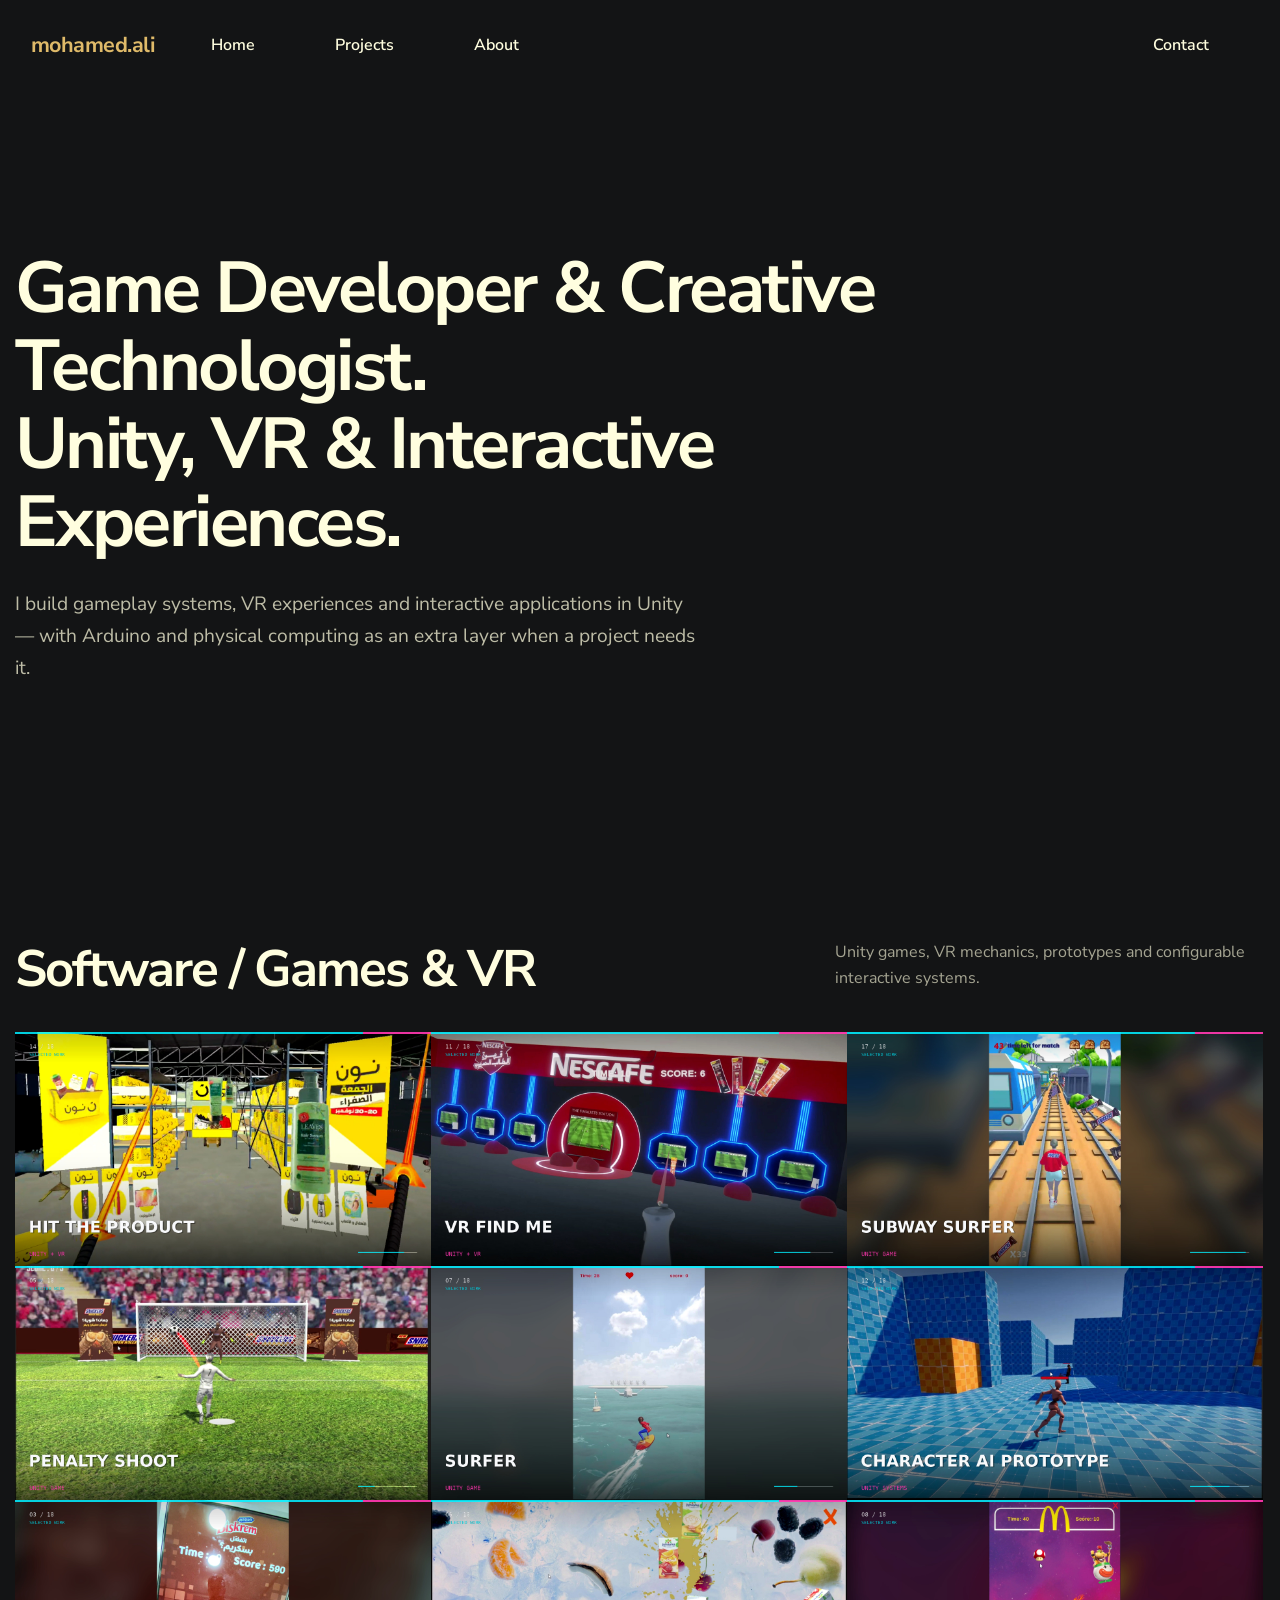
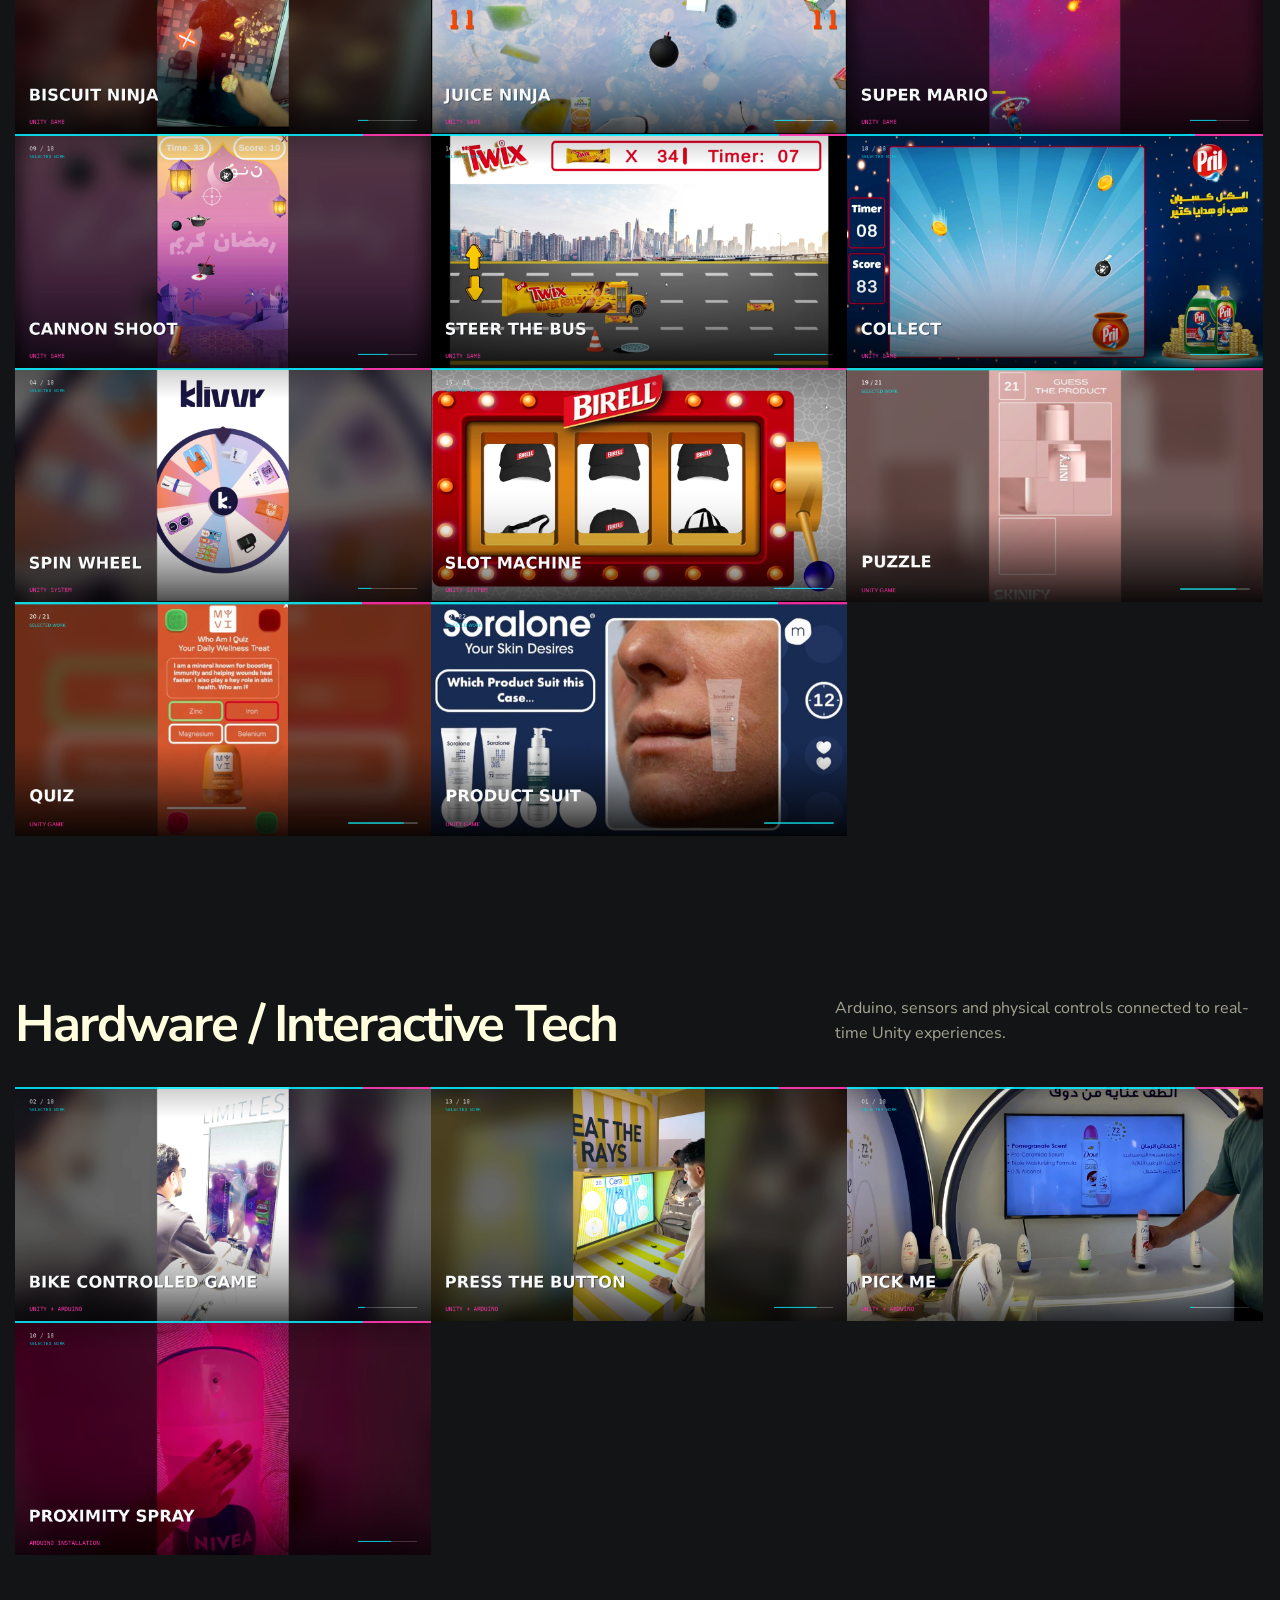
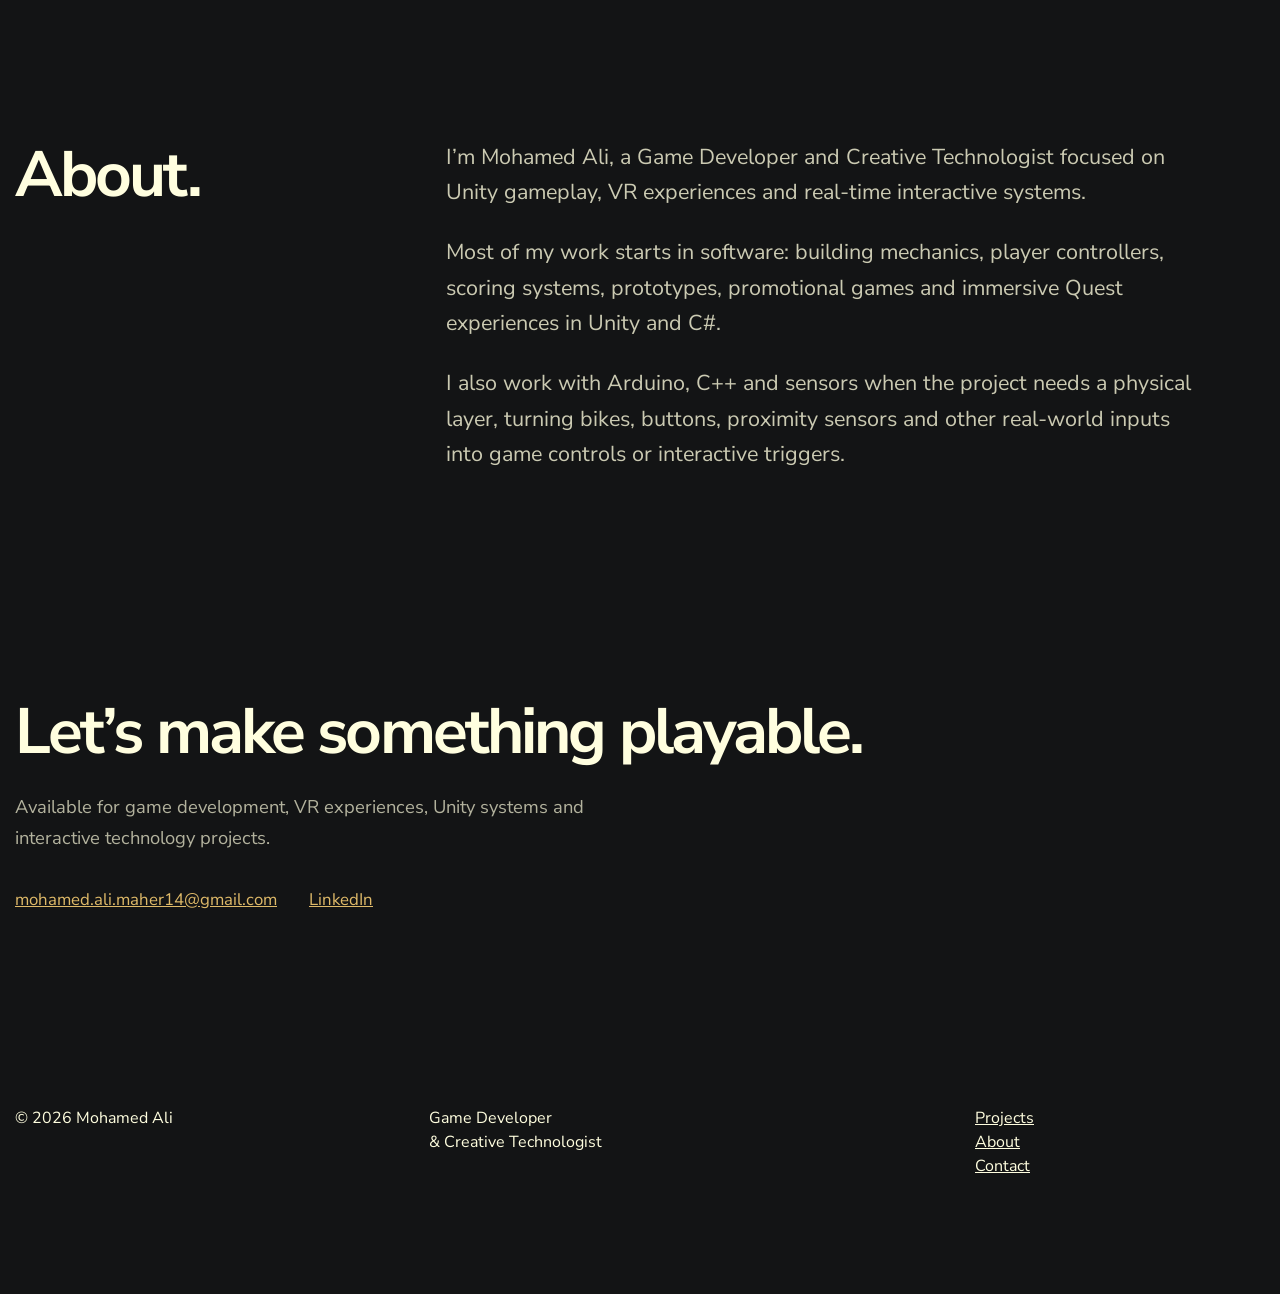
==== commit 8146d19e: "update" ====
--- a/index.html
+++ b/index.html
@@ -96,7 +96,6 @@
         <div class="col-lg-auto mt-4"><p class="mb-4">© <span id="year"></span> Mohamed Ali</p></div>
         <div class="col-lg-3 mt-4 ml-auto"><p>Game Developer<br>&amp; Creative Technologist</p></div>
         <div class="col-lg-3 mt-4 ml-auto"><ul class="list-unstyled footer-link"><li><a href="#software">Projects</a></li><li><a href="#about">About</a></li><li><a href="#contact">Contact</a></li></ul></div>
-        <div class="col-lg-auto ml-lg-auto mt-4 footer-note"><ul class="list-unstyled footer-link"><li><a href="https://sharebootstrap.com" target="_blank" rel="noopener noreferrer">dev by sharebootstrap</a></li></ul></div>
       </div>
     </div>
   </footer>
--- a/assets/css/portfolio.css
+++ b/assets/css/portfolio.css
@@ -40,8 +40,9 @@
 .project-modal::backdrop{background:rgba(0,0,0,.94)}
 .project-modal[open]{display:grid;place-items:center}
 .project-modal video{display:block;width:auto;height:auto;max-width:94vw;max-height:90dvh;object-fit:contain;background:#000;border:0;outline:0;box-shadow:none}
-.modal-close{position:fixed;top:22px;right:28px;z-index:5;border:0;background:transparent;color:#fff;font-size:42px;font-weight:300;line-height:1;cursor:pointer;padding:4px 10px;opacity:.82}
+.modal-close{all:unset;position:fixed;top:22px;right:28px;z-index:5;color:#fff;font-family:Arial,Helvetica,sans-serif;font-size:42px;font-weight:300;line-height:1;cursor:pointer;opacity:.82}
 .modal-close:hover{opacity:1}
+.modal-close:focus,.modal-close:focus-visible{outline:none;box-shadow:none}
 
 .footer-note{color:rgba(255,254,223,.6)}
 .footer-note a{color:#cf9c2c}
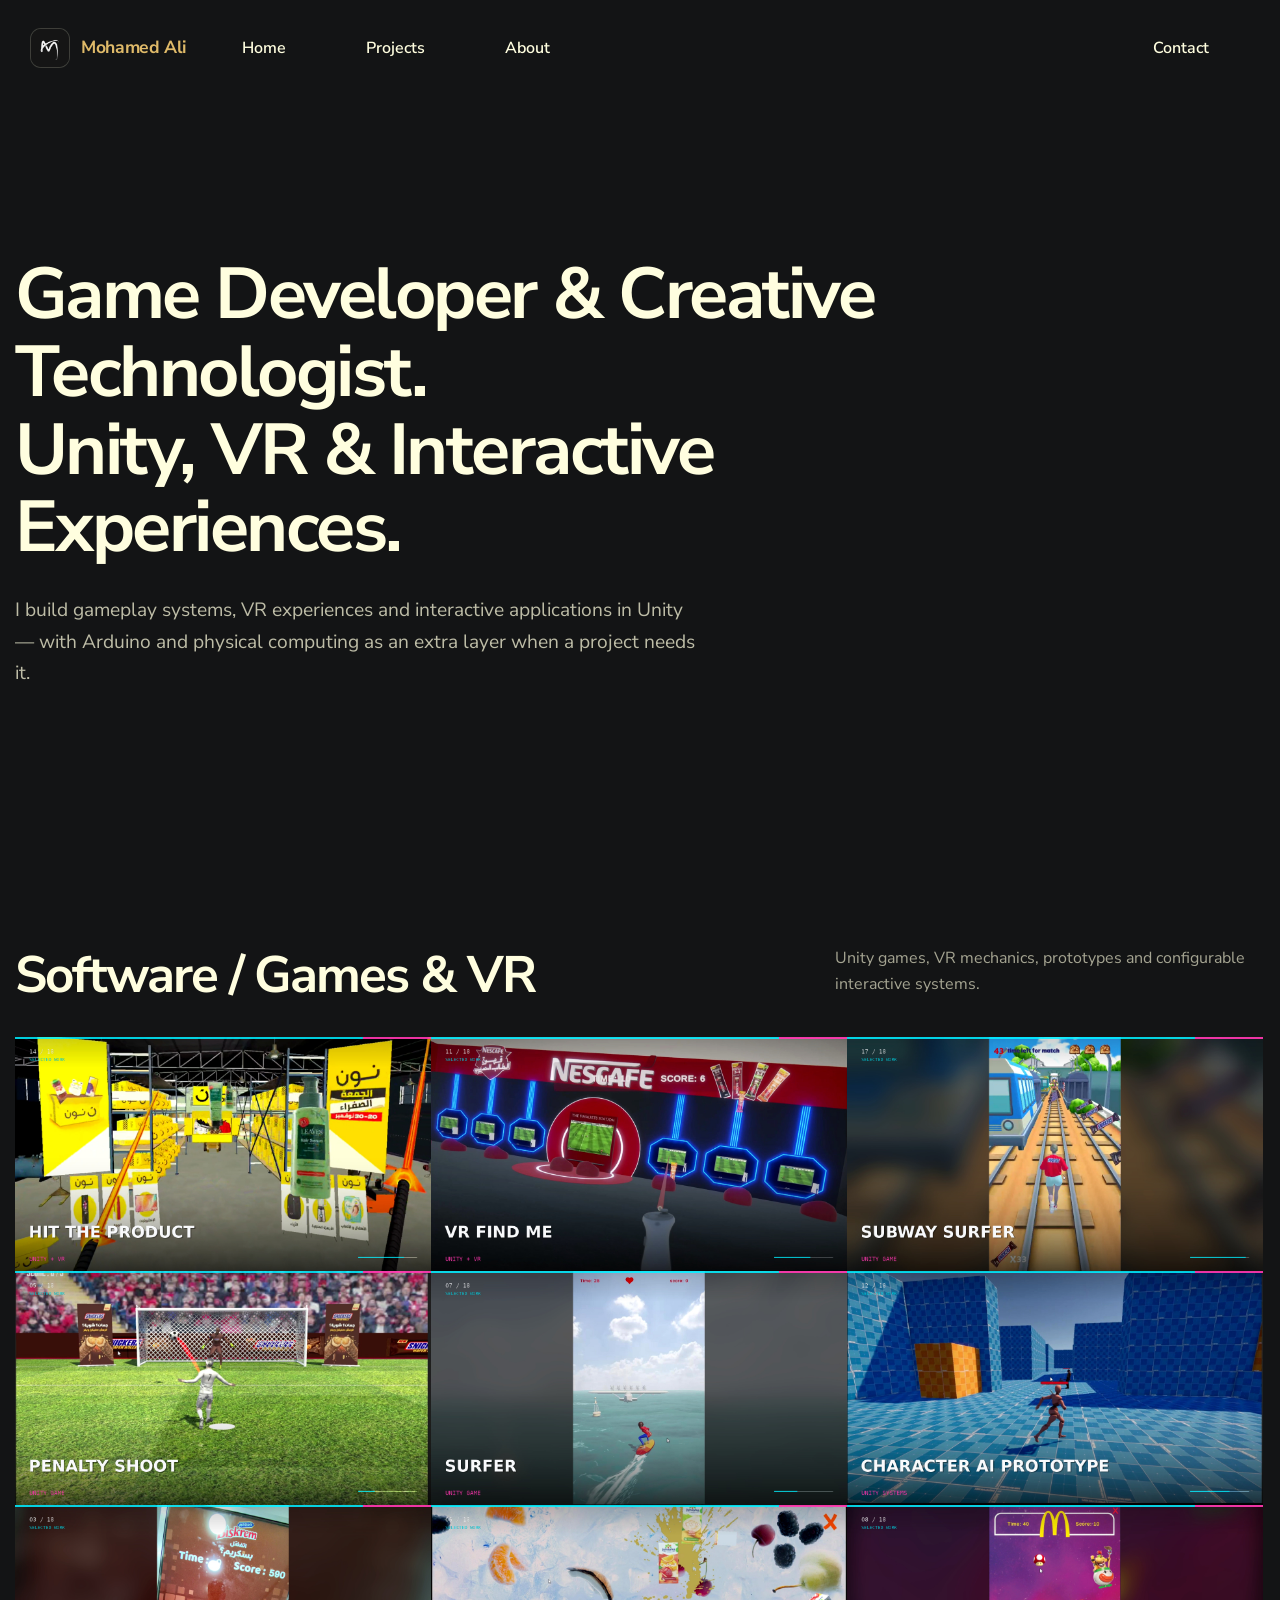
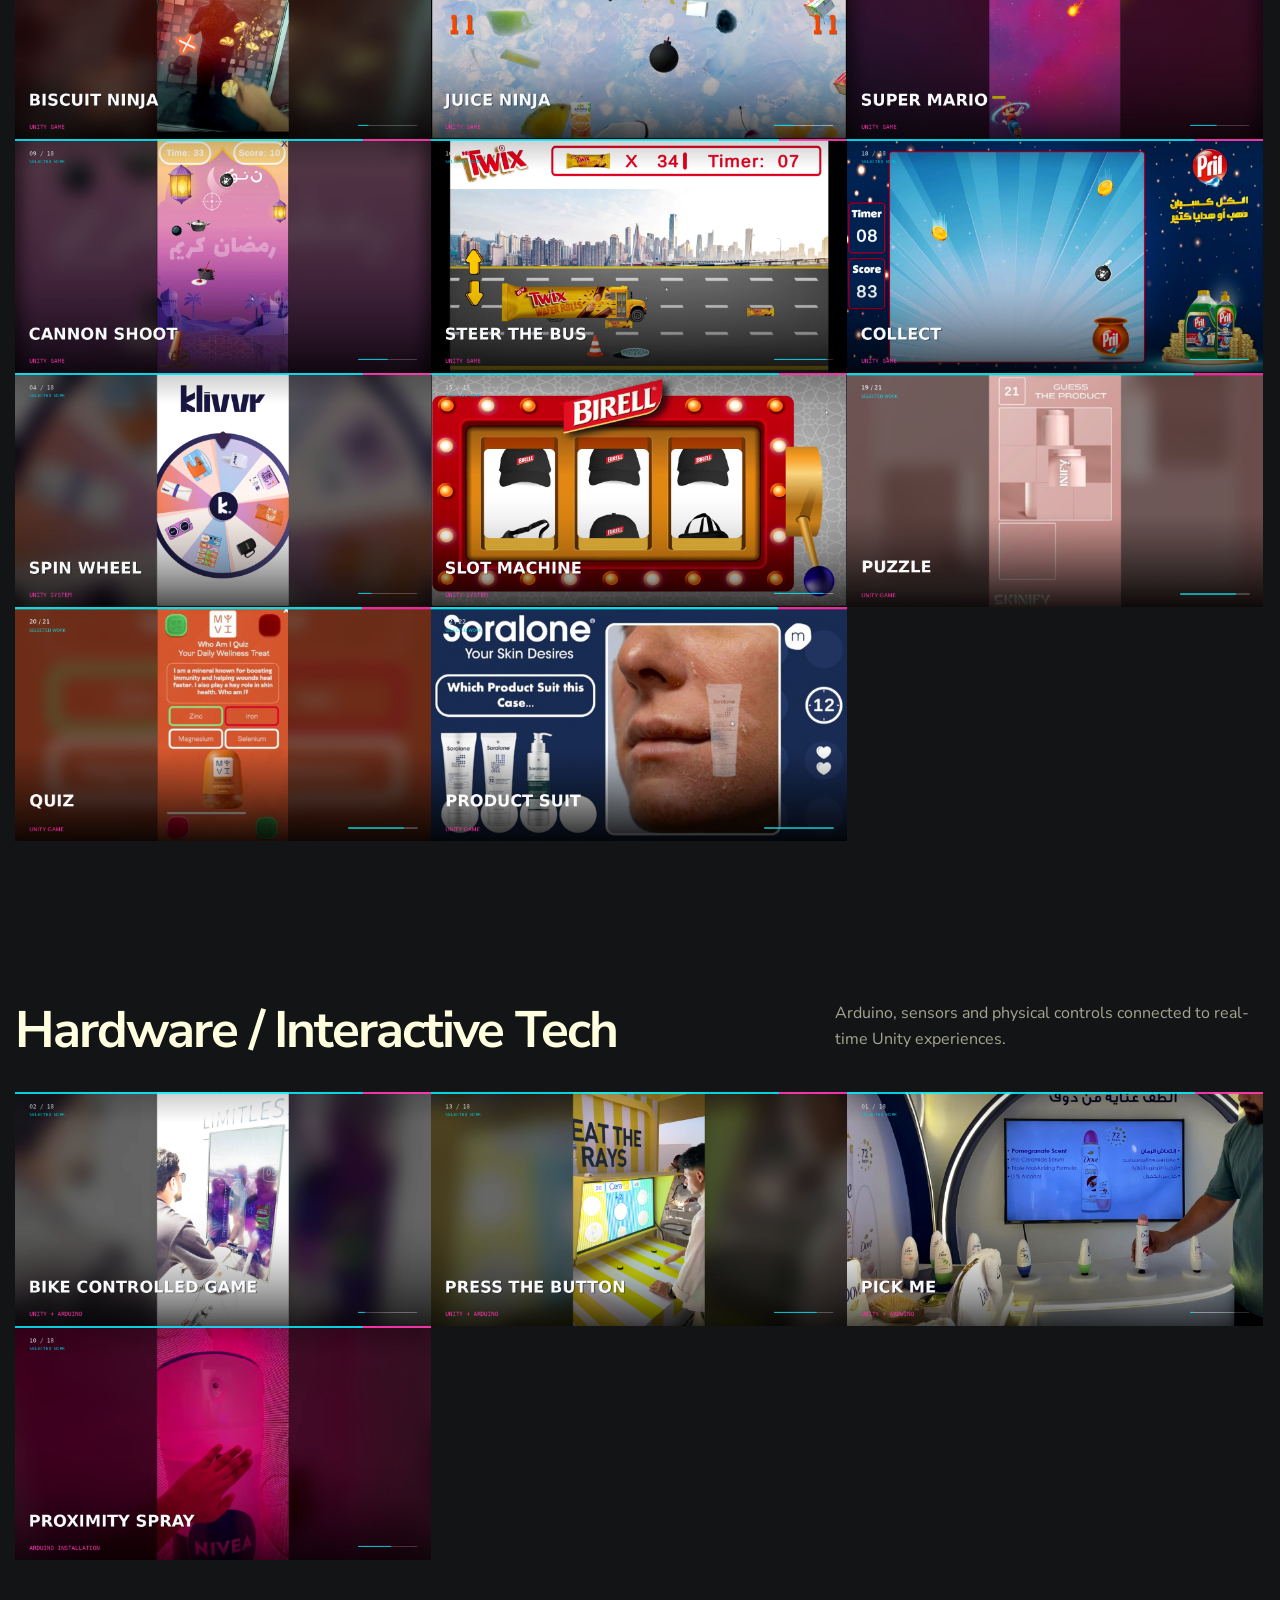
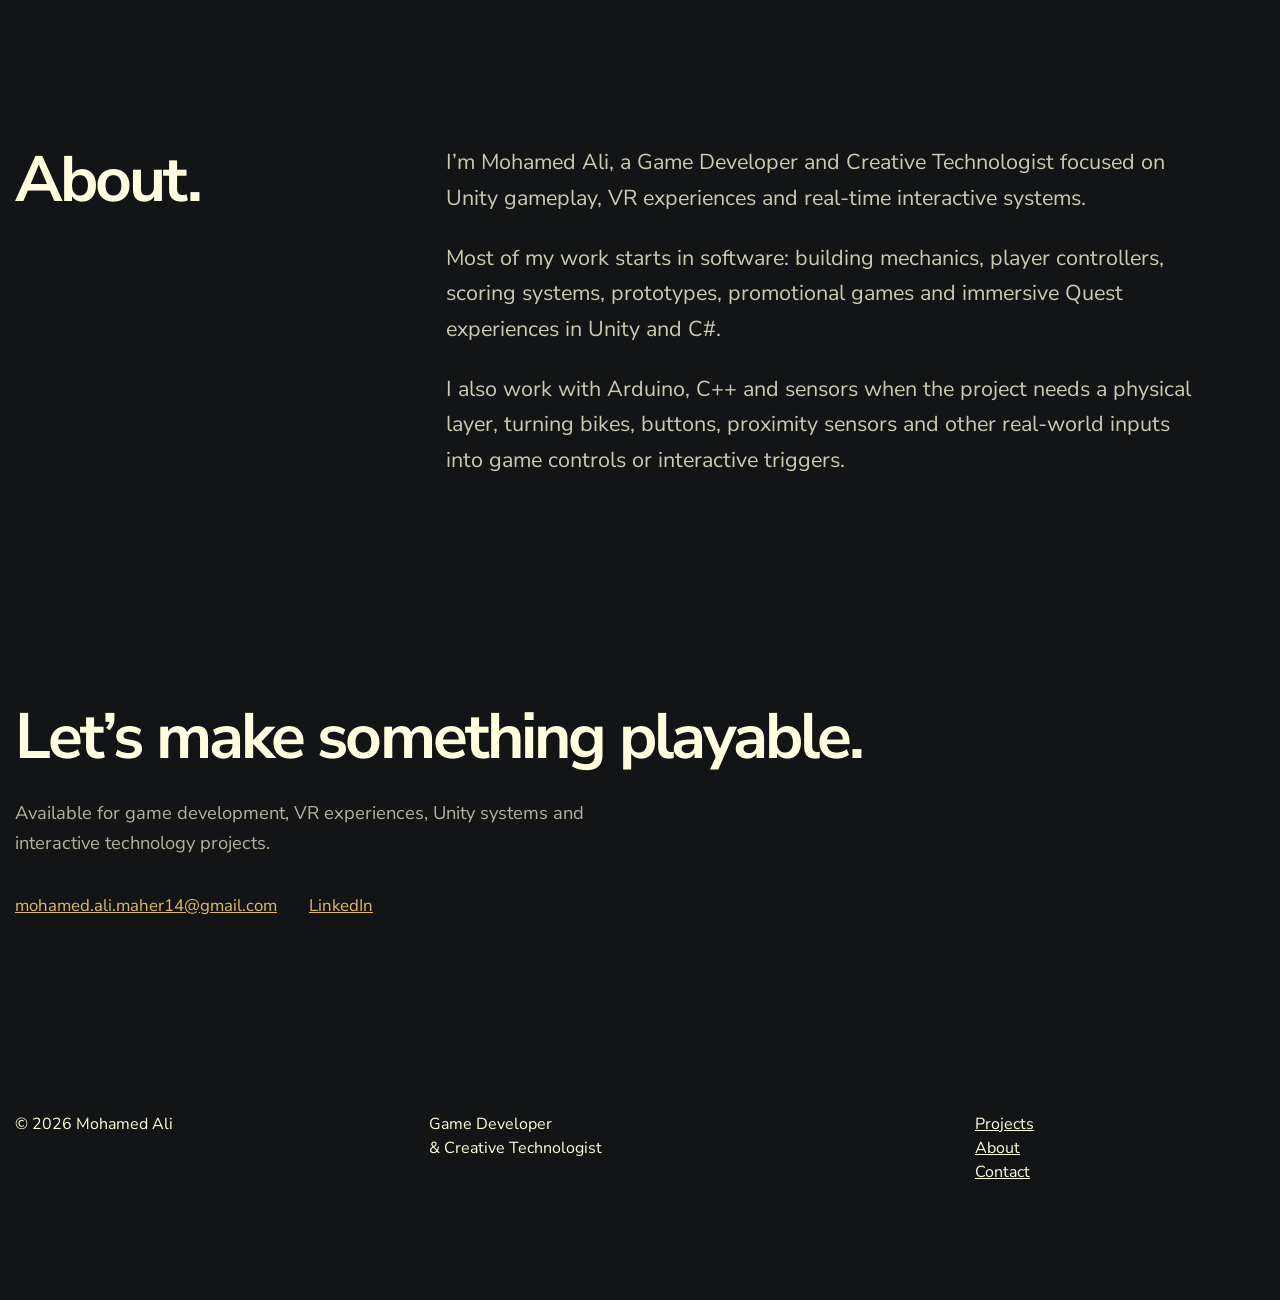
==== commit 4048cbad: "upate" ====
--- a/index.html
+++ b/index.html
@@ -7,6 +7,8 @@
   <meta name="description" content="Mohamed Ali — Game Developer & Creative Technologist. Unity, VR, gameplay systems and interactive experiences.">
   <meta name="theme-color" content="#131415">
   <title>Mohamed Ali — Game Developer & Creative Technologist</title>
+  <link rel="icon" type="image/jpeg" href="assets/img/ma-icon.jpg">
+  <link rel="apple-touch-icon" href="assets/img/ma-icon.jpg">
   <link href="https://fonts.googleapis.com/css?family=Nunito+Sans:300,400,600,700,800,900&display=swap" rel="stylesheet">
   <link rel="stylesheet" href="assets/css/main.min.css">
   <link rel="stylesheet" href="assets/css/portfolio.css">
@@ -15,7 +17,10 @@
   <div class="nav-main">
     <div class="container">
       <nav class="navbar navbar-expand-lg navbar-light">
-        <a class="navbar-brand font-weight-bold" href="#top">mohamed.ali</a>
+        <a class="navbar-brand font-weight-bold brand-mark" href="#top" aria-label="Mohamed Ali home">
+          <img src="assets/img/ma-icon.jpg" alt="Mohamed Ali icon">
+          <span>Mohamed Ali</span>
+        </a>
         <button class="navbar-toggler" type="button" data-toggle="collapse" data-target="#navbarNav" aria-controls="navbarNav" aria-expanded="false" aria-label="Toggle navigation">
           <span class="navbar-toggler-icon"></span>
         </button>
--- a/assets/css/portfolio.css
+++ b/assets/css/portfolio.css
@@ -4,6 +4,11 @@
 button{font-family:inherit}
 
 .navbar-brand{font-size:1.35rem;letter-spacing:-.025em}
+.brand-mark{display:inline-flex;align-items:center;gap:12px;font-size:1.1rem;letter-spacing:-.02em}
+.brand-mark img{width:38px;height:38px;display:block;object-fit:cover;border-radius:10px;box-shadow:0 0 0 1px rgba(255,254,223,.18)}
+.brand-mark span{display:block;line-height:1}
+@media (max-width:767px){.brand-mark img{width:34px;height:34px}.brand-mark span{font-size:1rem}}
+
 .navbar-toggler{border:0}
 .navbar-toggler:focus{outline:none}
 
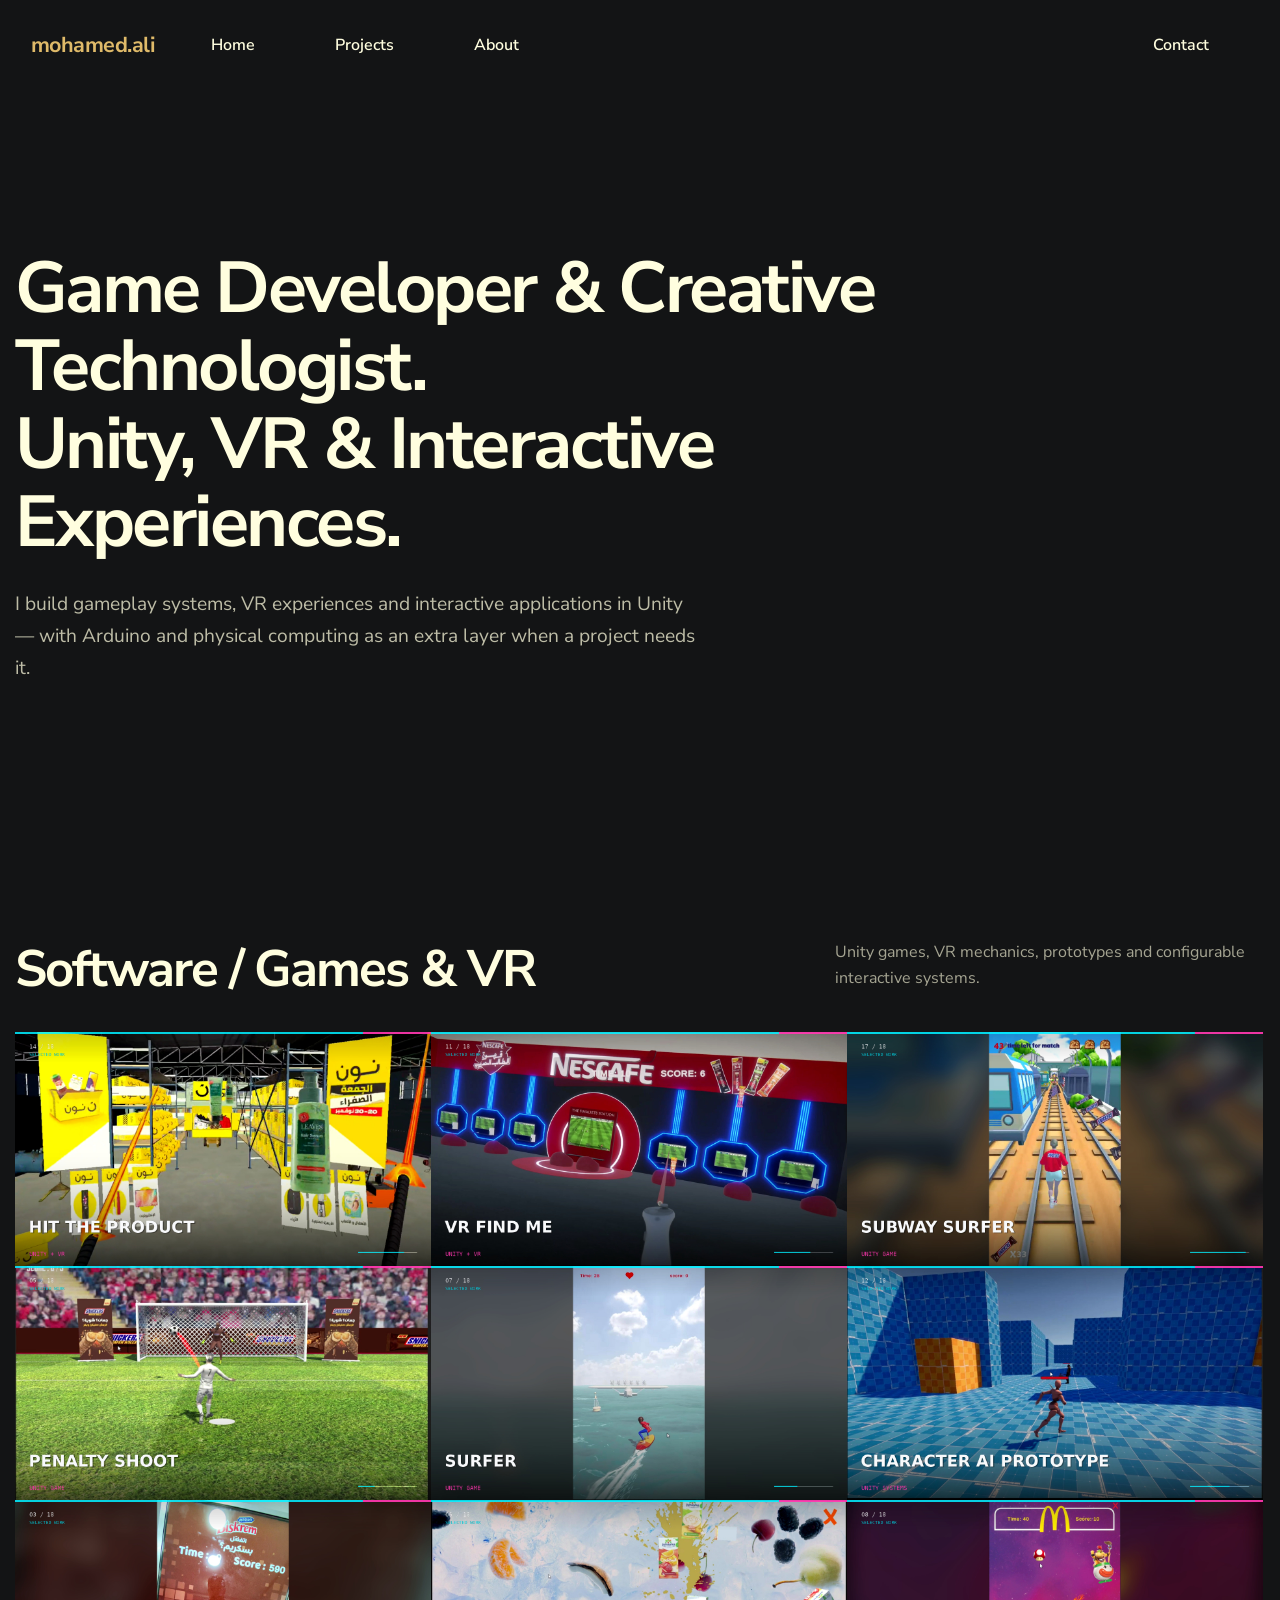
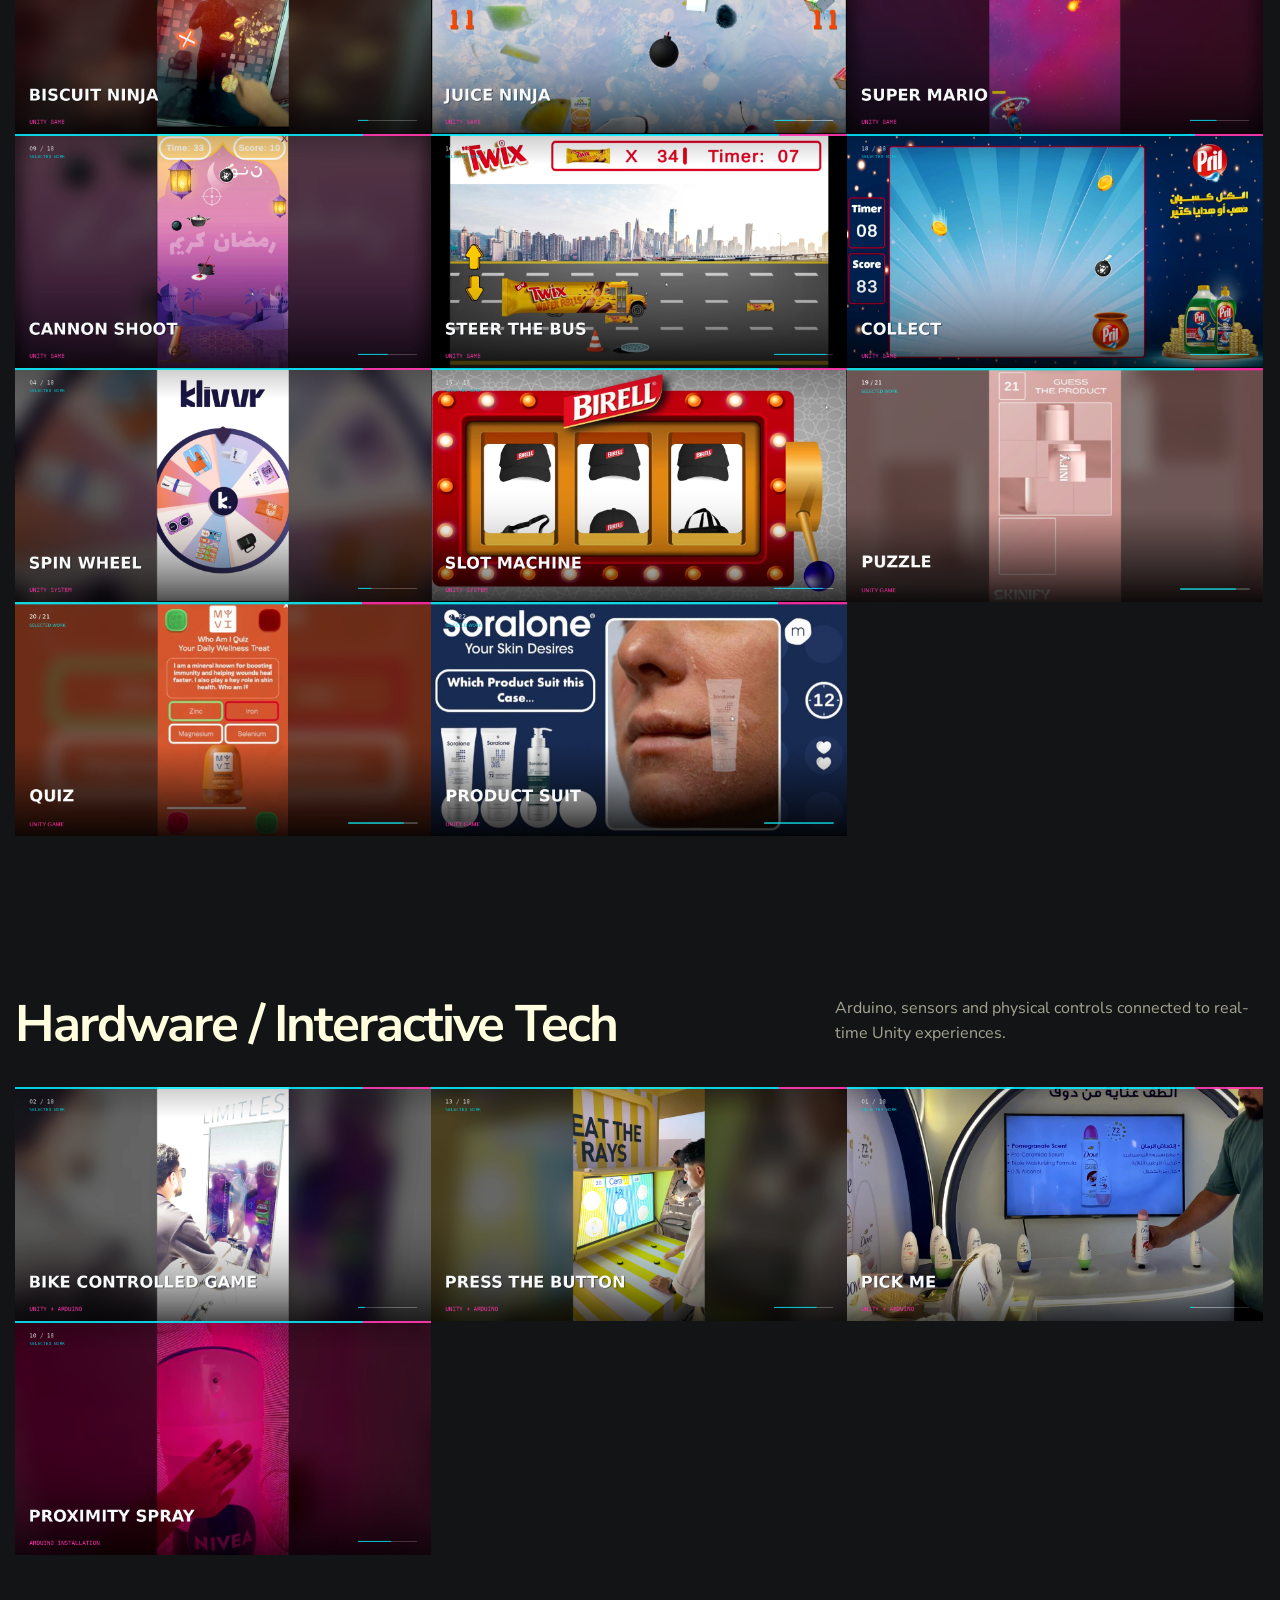
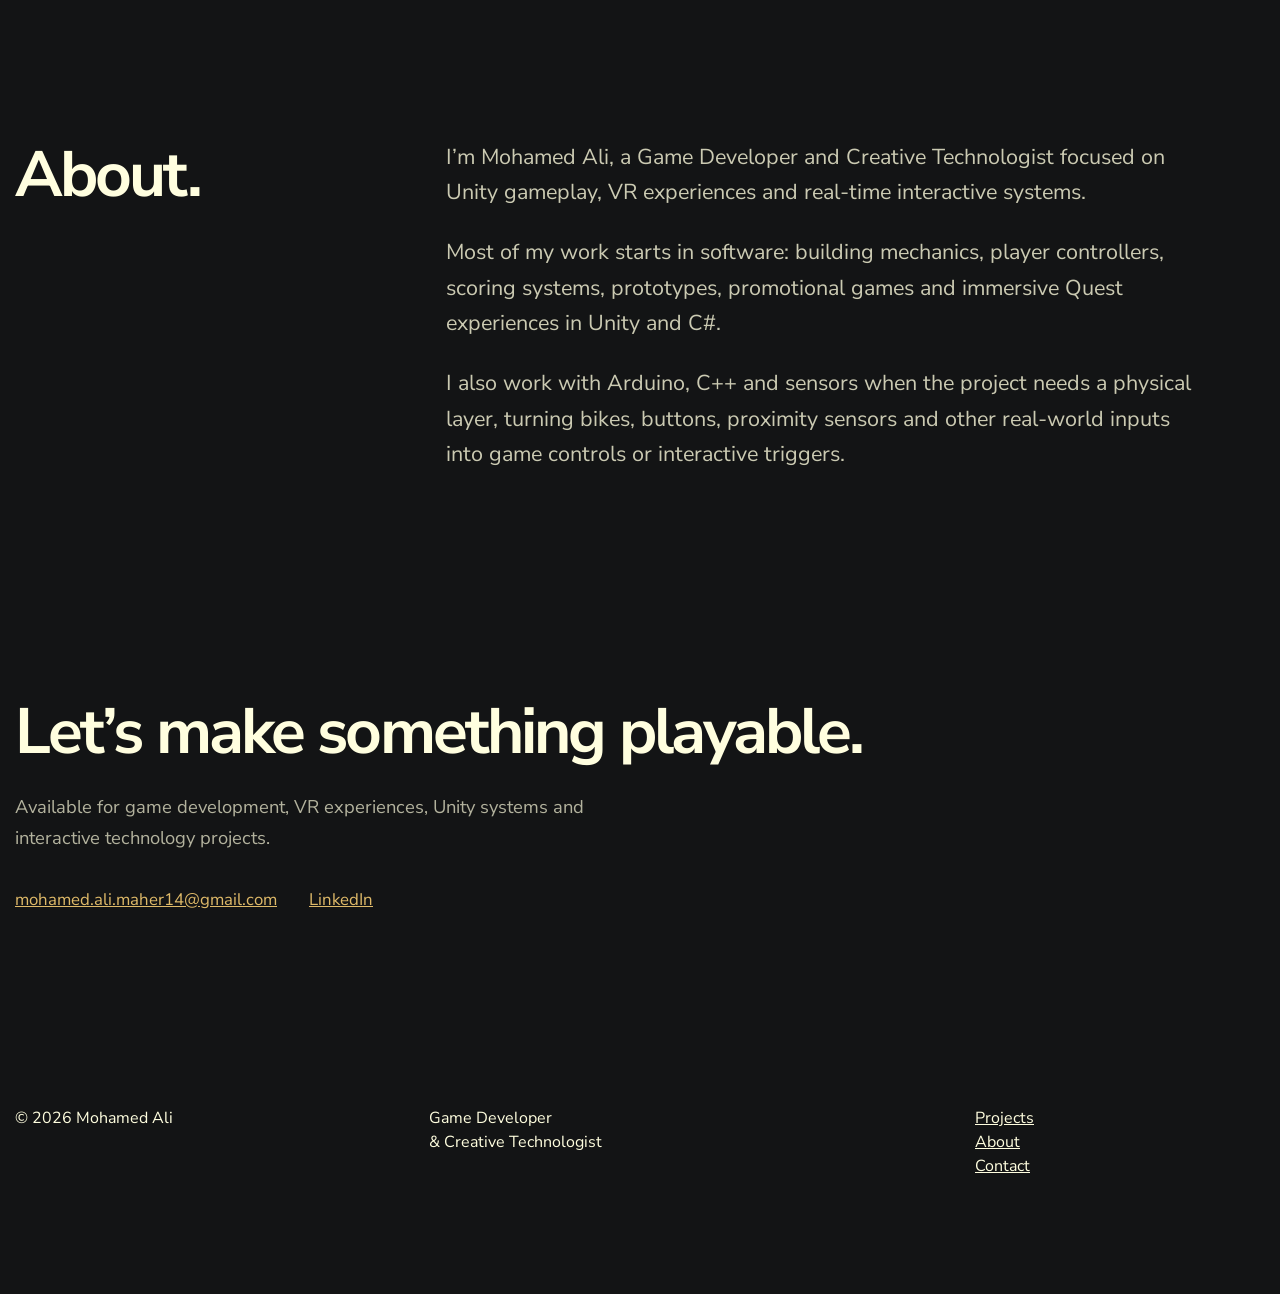
==== commit 4f599bc5: "update" ====
--- a/index.html
+++ b/index.html
@@ -17,10 +17,7 @@
   <div class="nav-main">
     <div class="container">
       <nav class="navbar navbar-expand-lg navbar-light">
-        <a class="navbar-brand font-weight-bold brand-mark" href="#top" aria-label="Mohamed Ali home">
-          <img src="assets/img/ma-icon.jpg" alt="Mohamed Ali icon">
-          <span>Mohamed Ali</span>
-        </a>
+        <a class="navbar-brand font-weight-bold" href="#top">mohamed.ali</a>
         <button class="navbar-toggler" type="button" data-toggle="collapse" data-target="#navbarNav" aria-controls="navbarNav" aria-expanded="false" aria-label="Toggle navigation">
           <span class="navbar-toggler-icon"></span>
         </button>
--- a/assets/css/portfolio.css
+++ b/assets/css/portfolio.css
@@ -4,10 +4,6 @@
 button{font-family:inherit}
 
 .navbar-brand{font-size:1.35rem;letter-spacing:-.025em}
-.brand-mark{display:inline-flex;align-items:center;gap:12px;font-size:1.1rem;letter-spacing:-.02em}
-.brand-mark img{width:38px;height:38px;display:block;object-fit:cover;border-radius:10px;box-shadow:0 0 0 1px rgba(255,254,223,.18)}
-.brand-mark span{display:block;line-height:1}
-@media (max-width:767px){.brand-mark img{width:34px;height:34px}.brand-mark span{font-size:1rem}}
 
 .navbar-toggler{border:0}
 .navbar-toggler:focus{outline:none}
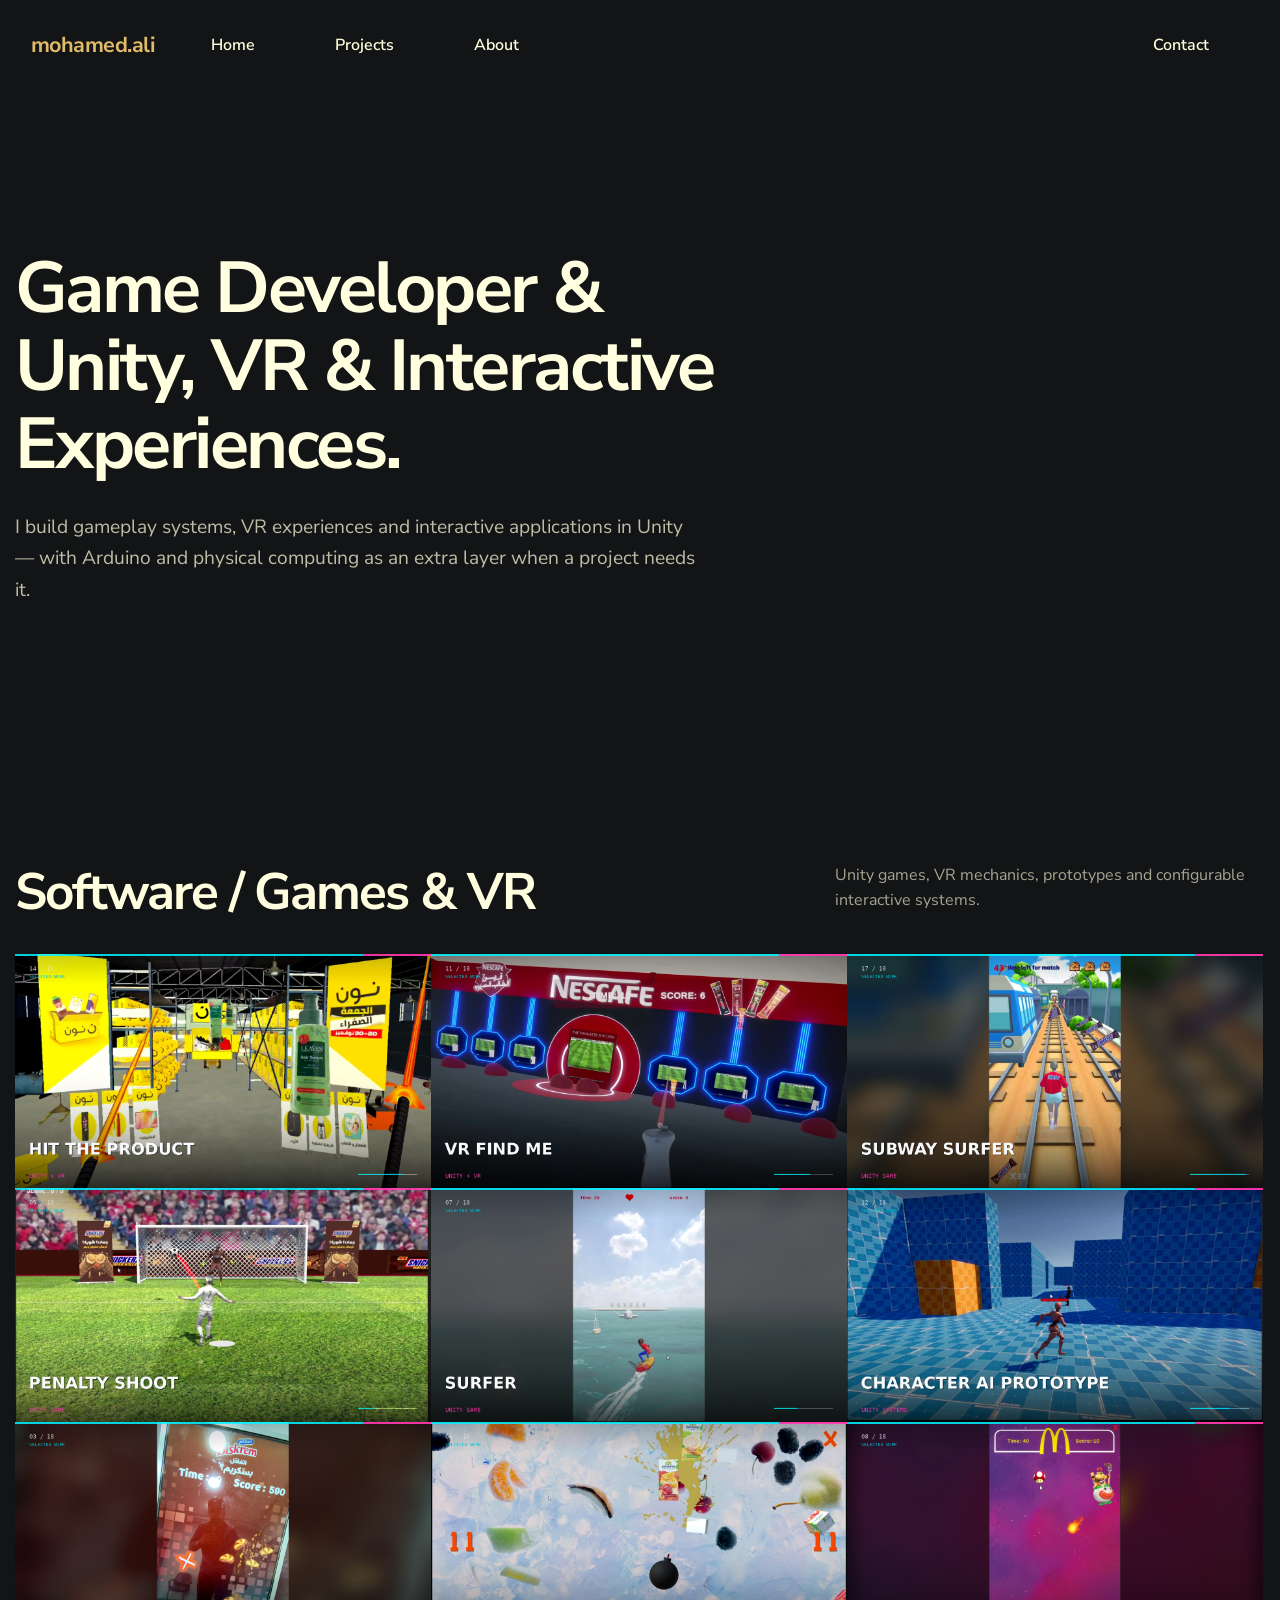
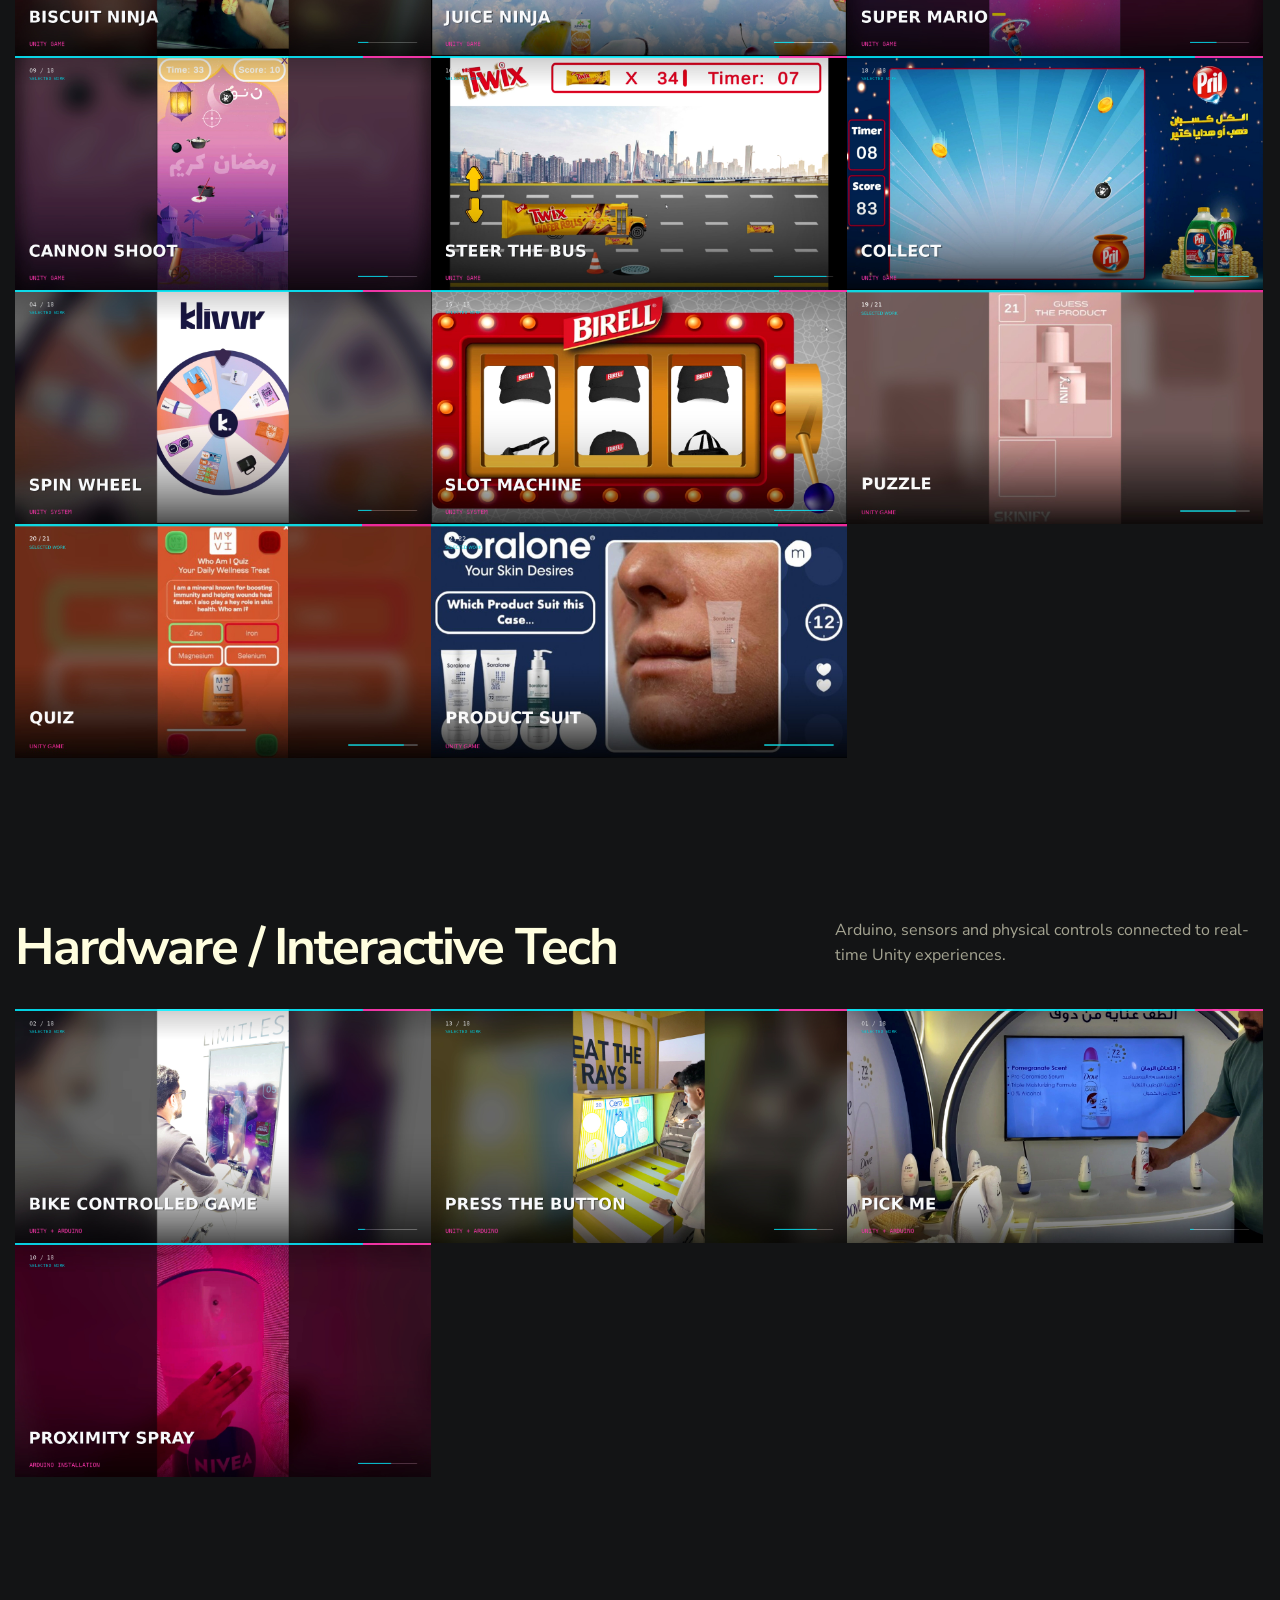
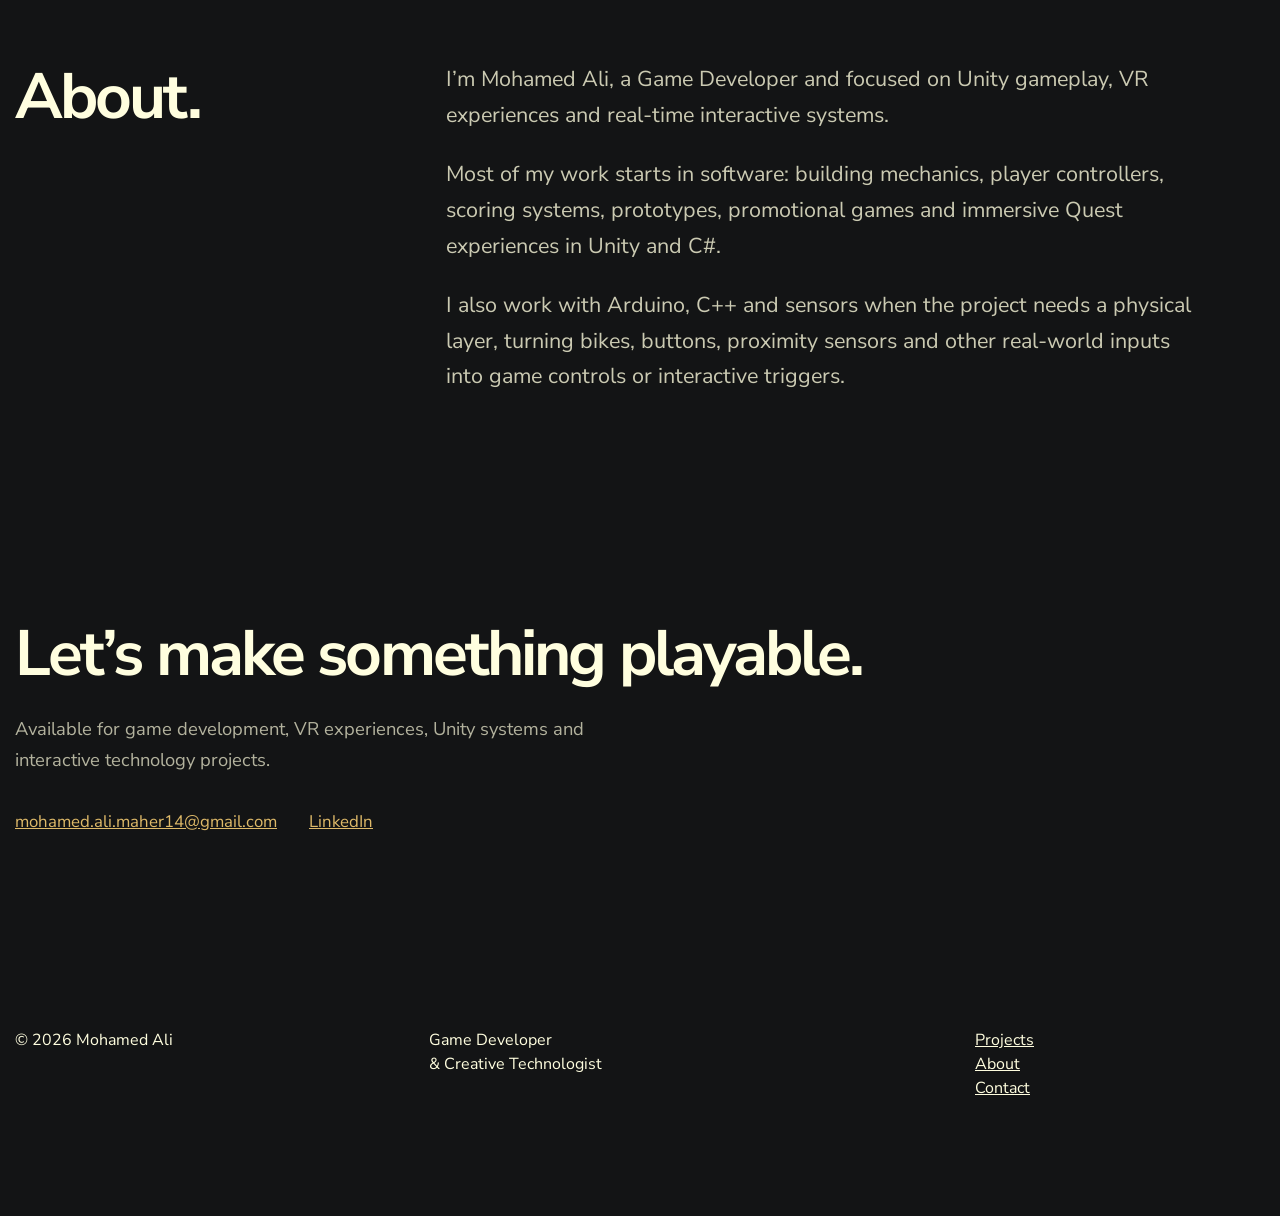
==== commit b9f49e3e: "Update index.html" ====
--- a/index.html
+++ b/index.html
@@ -4,9 +4,9 @@
   <meta charset="utf-8">
   <meta name="viewport" content="width=device-width, initial-scale=1, shrink-to-fit=no">
   <meta http-equiv="X-UA-Compatible" content="ie=edge">
-  <meta name="description" content="Mohamed Ali — Game Developer & Creative Technologist. Unity, VR, gameplay systems and interactive experiences.">
+  <meta name="description" content="Mohamed Ali — Game Developer . Unity, VR, gameplay systems and interactive experiences.">
   <meta name="theme-color" content="#131415">
-  <title>Mohamed Ali — Game Developer & Creative Technologist</title>
+  <title>Mohamed Ali — Game Developer </title>
   <link rel="icon" type="image/jpeg" href="assets/img/ma-icon.jpg">
   <link rel="apple-touch-icon" href="assets/img/ma-icon.jpg">
   <link href="https://fonts.googleapis.com/css?family=Nunito+Sans:300,400,600,700,800,900&display=swap" rel="stylesheet">
@@ -40,7 +40,7 @@
       <div class="container">
         <div class="row d-flex align-items-start">
           <div class="col-md-11">
-            <h1 class="display-3">Game Developer &amp; Creative Technologist.<br>Unity, VR &amp; Interactive Experiences.</h1>
+            <h1 class="display-3">Game Developer &amp; <br>Unity, VR &amp; Interactive Experiences.</h1>
             <p class="intro-subtitle">I build gameplay systems, VR experiences and interactive applications in Unity — with Arduino and physical computing as an extra layer when a project needs it.</p>
           </div>
         </div>
@@ -72,7 +72,7 @@
         <div class="about-grid">
           <h2>About.</h2>
           <div class="about-copy">
-            <p>I’m Mohamed Ali, a Game Developer and Creative Technologist focused on Unity gameplay, VR experiences and real-time interactive systems.</p>
+            <p>I’m Mohamed Ali, a Game Developer and focused on Unity gameplay, VR experiences and real-time interactive systems.</p>
             <p>Most of my work starts in software: building mechanics, player controllers, scoring systems, prototypes, promotional games and immersive Quest experiences in Unity and C#.</p>
             <p>I also work with Arduino, C++ and sensors when the project needs a physical layer, turning bikes, buttons, proximity sensors and other real-world inputs into game controls or interactive triggers.</p>
           </div>
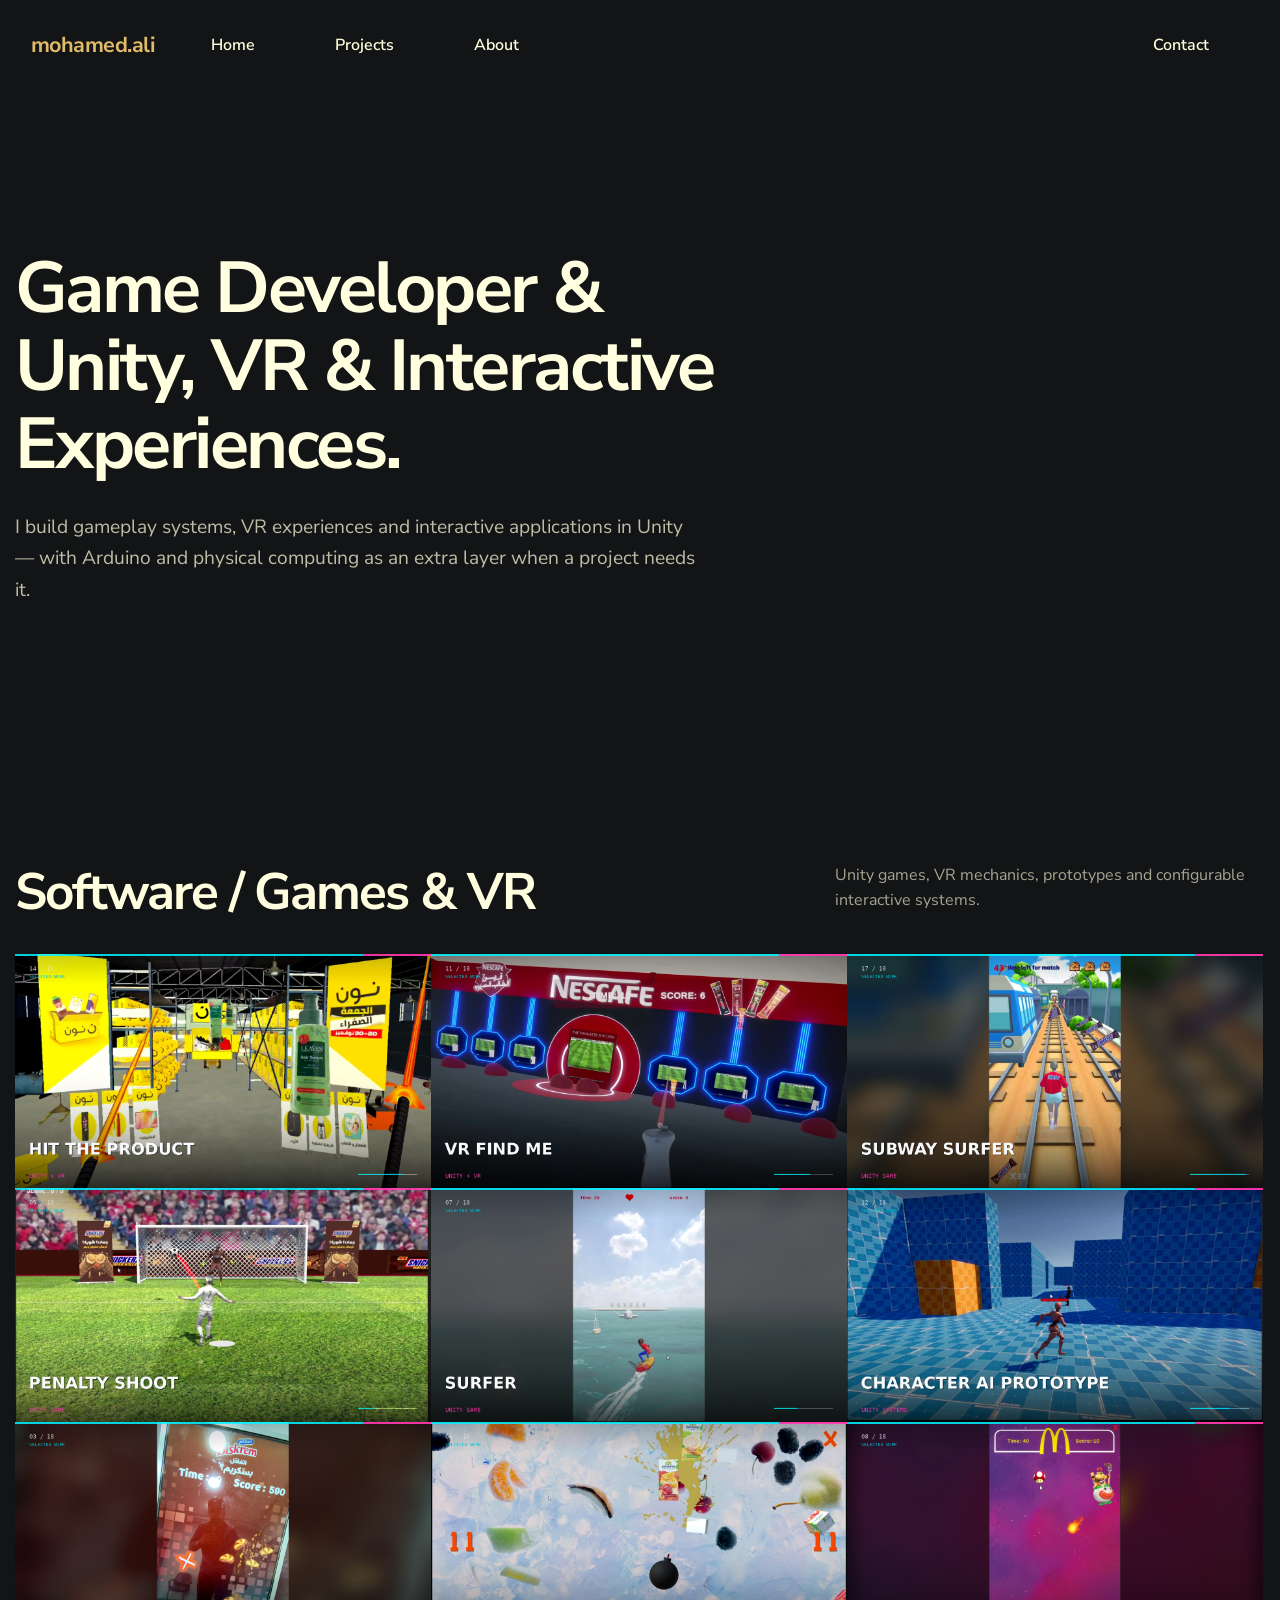
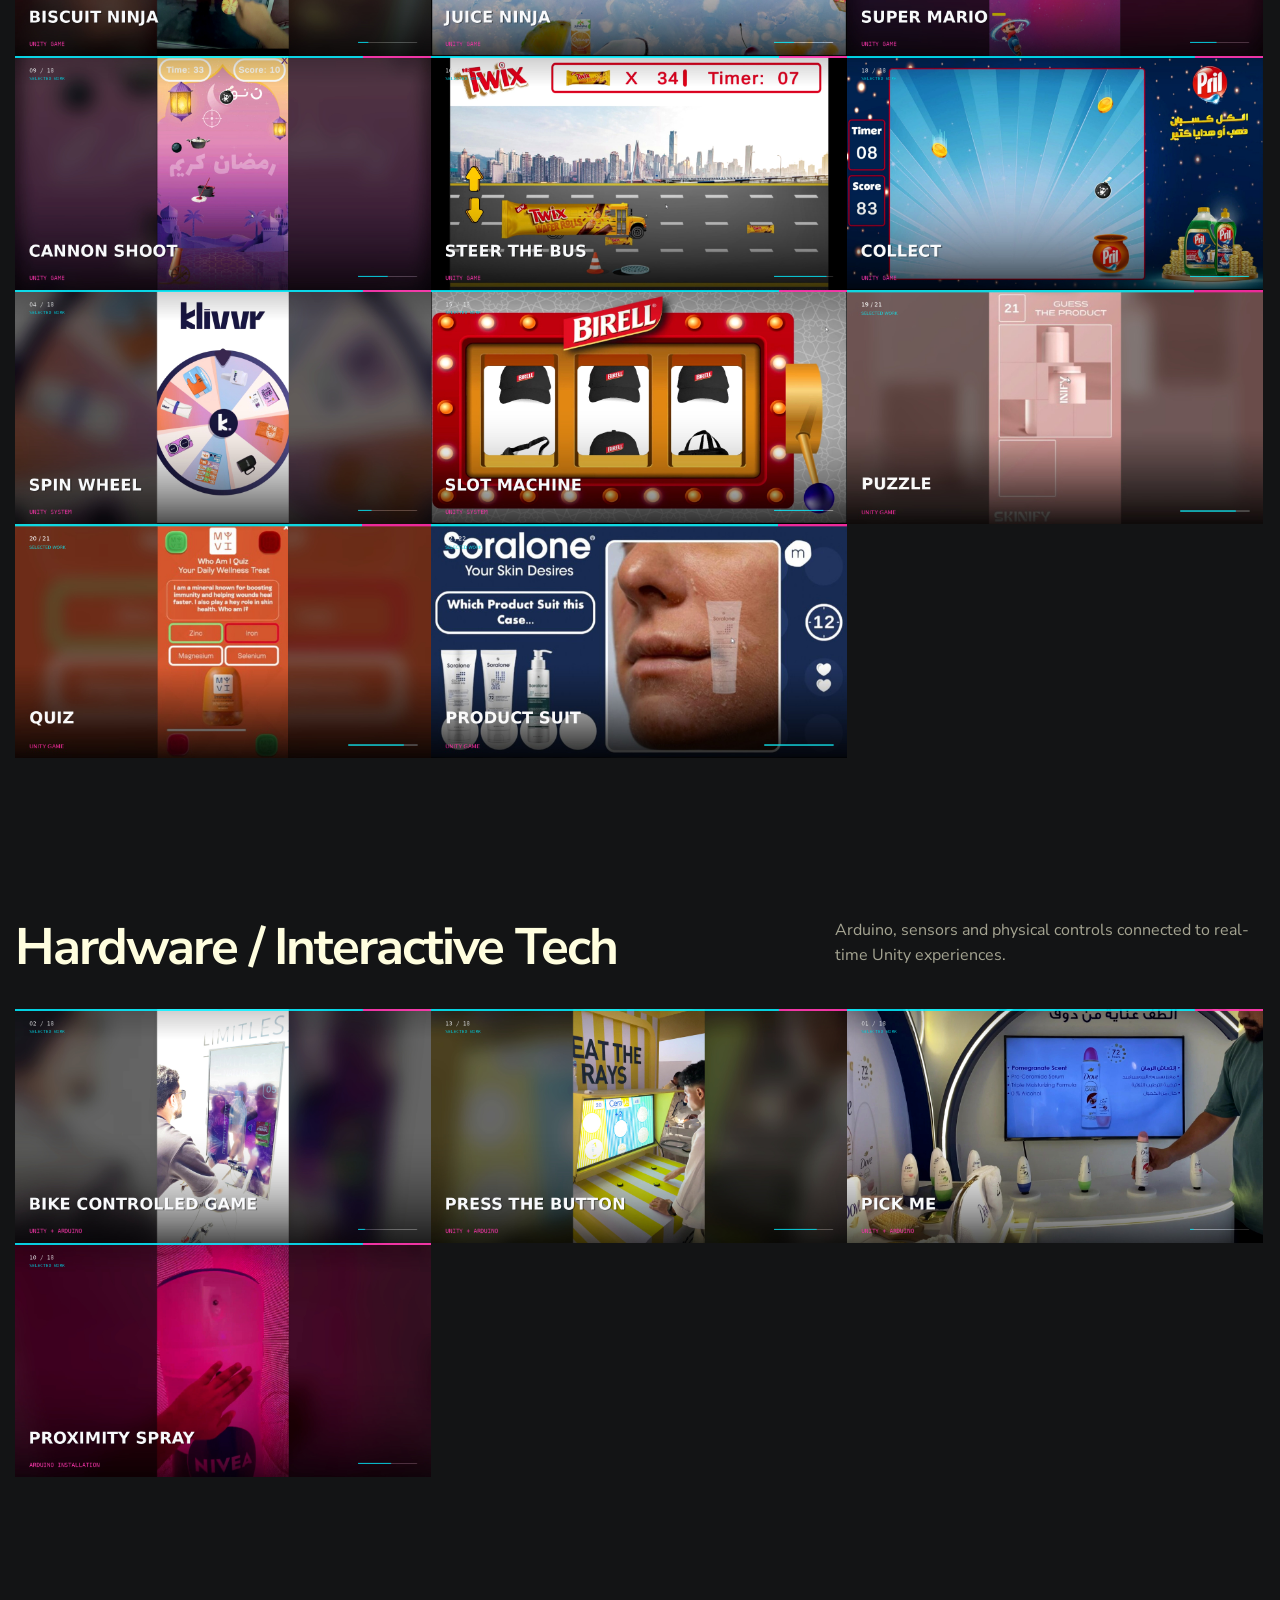
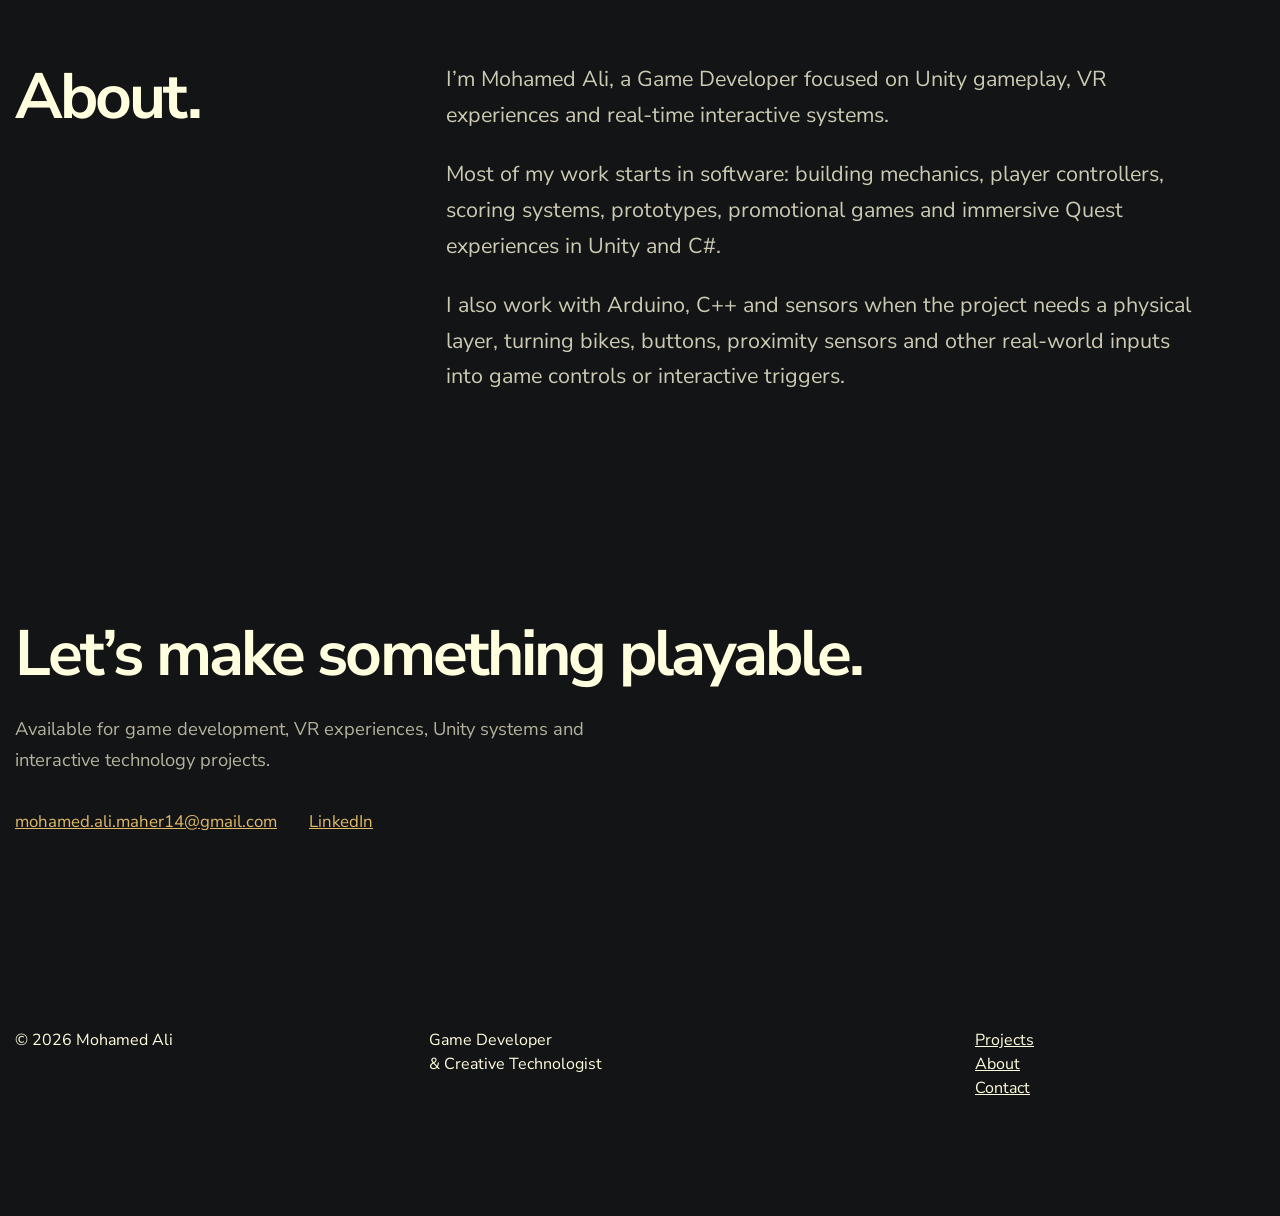
==== commit 0669d5db: "Update index.html" ====
--- a/index.html
+++ b/index.html
@@ -72,7 +72,7 @@
         <div class="about-grid">
           <h2>About.</h2>
           <div class="about-copy">
-            <p>I’m Mohamed Ali, a Game Developer and focused on Unity gameplay, VR experiences and real-time interactive systems.</p>
+            <p>I’m Mohamed Ali, a Game Developer focused on Unity gameplay, VR experiences and real-time interactive systems.</p>
             <p>Most of my work starts in software: building mechanics, player controllers, scoring systems, prototypes, promotional games and immersive Quest experiences in Unity and C#.</p>
             <p>I also work with Arduino, C++ and sensors when the project needs a physical layer, turning bikes, buttons, proximity sensors and other real-world inputs into game controls or interactive triggers.</p>
           </div>
